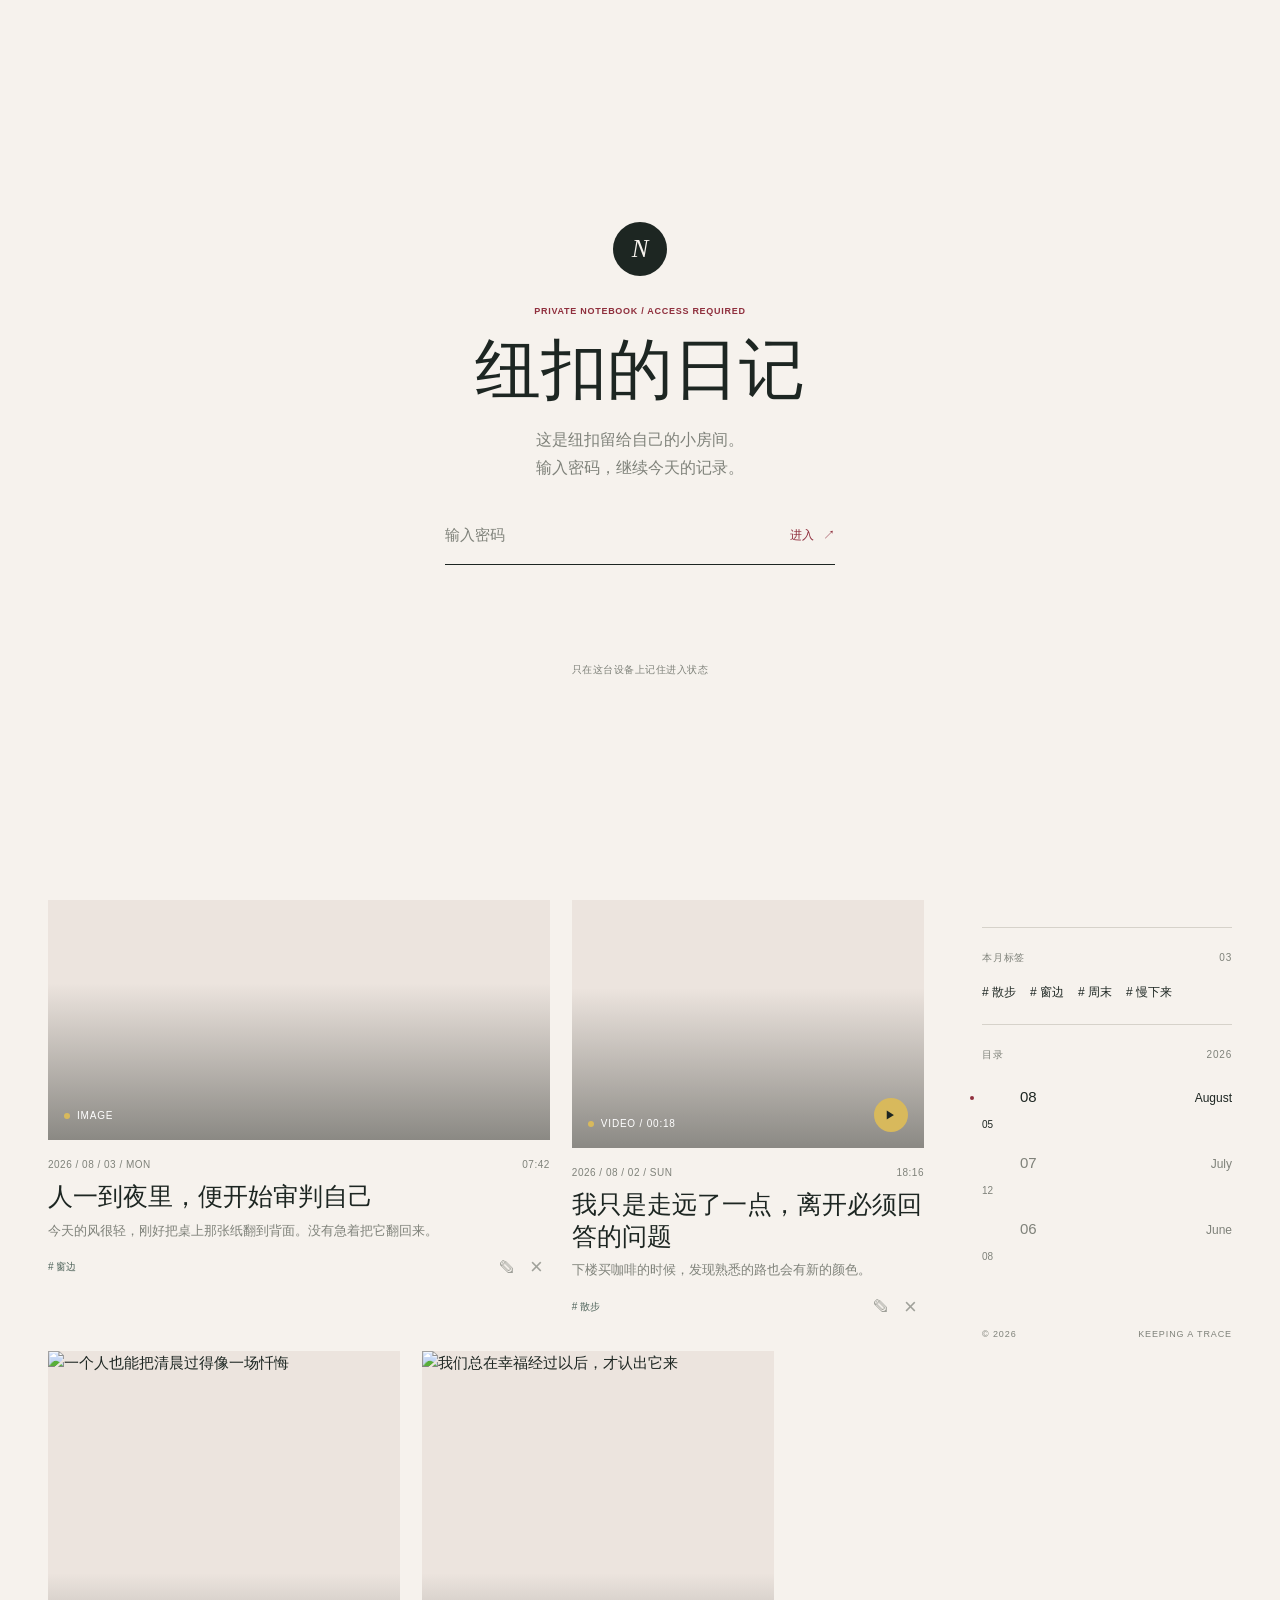
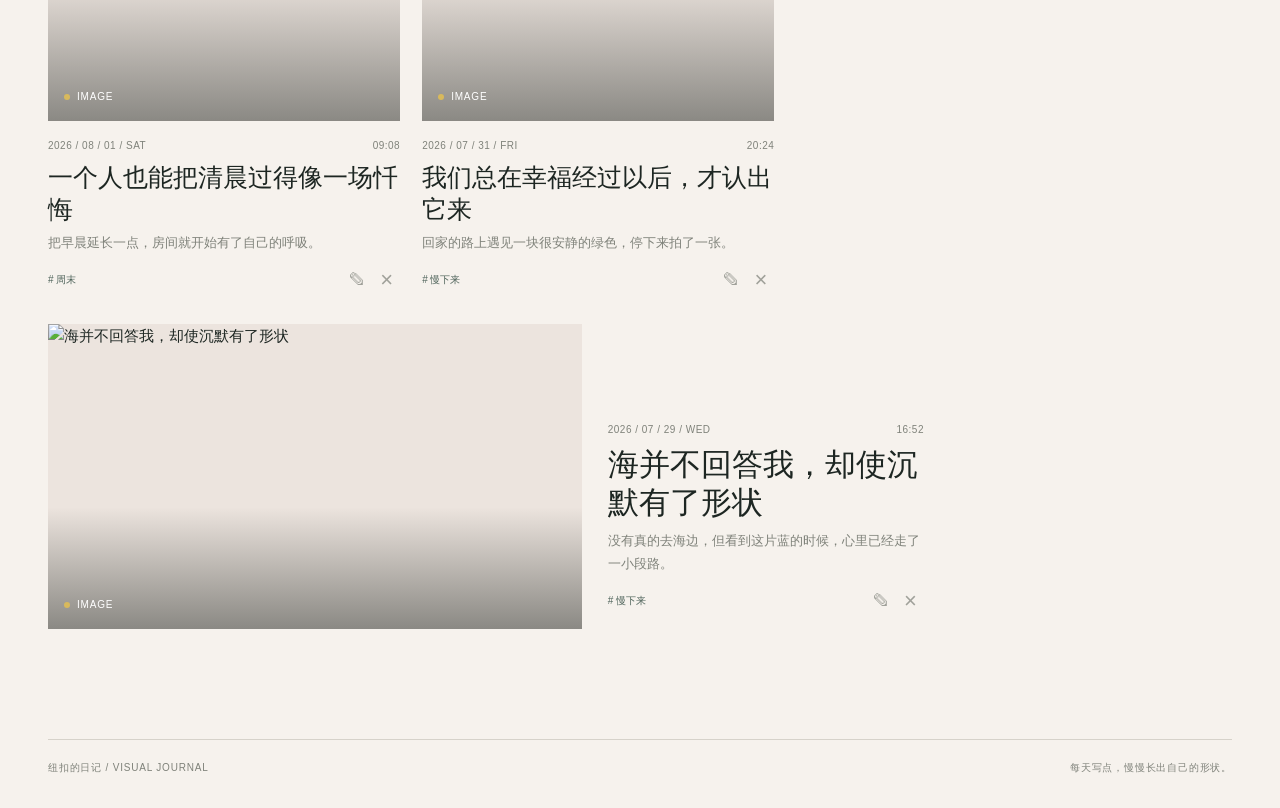
==== index.html @ c5f05e30 "Add files via upload" ====
<!doctype html>
<html lang="zh-CN">
  <head>
    <meta charset="UTF-8" />
    <meta name="viewport" content="width=device-width, initial-scale=1.0" />
    <meta name="theme-color" content="#f4f1eb" />
    <title>纽扣的日记 · Private Journal</title>
    <link rel="stylesheet" href="styles.css" />
  </head>
  <body>
    <div class="password-gate" id="passwordGate">
      <div class="gate-inner">
        <div class="gate-brand" aria-hidden="true">N</div>
        <p class="eyebrow">PRIVATE NOTEBOOK / ACCESS REQUIRED</p>
        <h1>纽扣的日记</h1>
        <p class="gate-copy">这是纽扣留给自己的小房间。<br />输入密码，继续今天的记录。</p>
        <form class="password-form" id="passwordForm">
          <label class="password-field">
            <span class="sr-only">日记密码</span>
            <input id="passwordInput" type="password" placeholder="输入密码" autocomplete="current-password" required />
            <button type="submit" aria-label="进入日记">进入 <span aria-hidden="true">↗</span></button>
          </label>
          <p class="password-message" id="passwordMessage" role="alert"></p>
        </form>
        <p class="gate-footer">只在这台设备上记住进入状态</p>
      </div>
    </div>
    <header class="site-header">
      <a class="brand" href="#top" aria-label="回到首页">
        <span class="brand-mark">M</span>
        <span class="brand-copy">
          <strong>纽扣的日记</strong>
          <small>VISUAL JOURNAL / 01</small>
        </span>
      </a>
      <nav class="site-nav" aria-label="主导航">
        <a class="active" href="#entries">日志</a>
        <a href="#about">关于</a>
      </nav>
      <button class="header-compose" id="composeButton" type="button">
        <span>写一页</span>
        <span class="plus-icon" aria-hidden="true">+</span>
      </button>
    </header>

    <main id="top">
      <section class="intro-section" aria-labelledby="introTitle">
        <div class="intro-copy">
          <p class="eyebrow">EVERY DAY, A LITTLE TRACE</p>
          <h1 id="introTitle">写下来痛苦就会过去</h1>
          <p class="intro-text">每天留下一个画面，一句话，或者一段不急着解释的声音。这里是我的日常日志。</p>
          <div class="intro-actions">
            <button class="button button-primary" id="introComposeButton" type="button">写下今天 <span aria-hidden="true">+</span></button>
            <a class="button button-text" href="#entries">翻看日志 <span aria-hidden="true">↓</span></a>
          </div>
        </div>
        <aside class="pulse-panel" aria-label="本月记录状态">
          <div class="pulse-header">
            <span>本月节奏</span>
            <strong id="streakValue">04</strong>
          </div>
          <div class="pulse-rule"></div>
          <div class="pulse-meta">
            <span>连续记录</span>
            <span>2026 / 08</span>
          </div>
          <div class="pulse-bars" aria-hidden="true">
            <i class="filled"></i><i class="filled"></i><i class="filled"></i><i class="filled"></i><i></i><i></i><i></i>
          </div>
          <p>不追求完整，只把今天留在今天。</p>
        </aside>
      </section>

      <section class="entries-section" id="entries" aria-labelledby="entriesTitle">
        <div class="section-heading">
          <div>
            <p class="eyebrow">THE LATEST NOTES</p>
            <h2 id="entriesTitle">最近的几天 <span id="entryCount">05</span></h2>
          </div>
          <div class="entry-tools">
            <div class="filter-group" role="group" aria-label="筛选日志类型">
              <button class="filter-button active" type="button" data-filter="all">全部</button>
              <button class="filter-button" type="button" data-filter="image">图片</button>
              <button class="filter-button" type="button" data-filter="video">视频</button>
            </div>
            <label class="search-box">
              <span aria-hidden="true">⌕</span>
              <input id="searchInput" type="search" placeholder="搜索日志" aria-label="搜索日志" />
            </label>
          </div>
        </div>

        <div class="entries-layout">
          <div class="journal-grid" id="journalGrid" aria-live="polite"></div>
          <aside class="journal-aside" id="about">
            <div class="aside-block about-block">
              <p class="eyebrow">A SMALL ARCHIVE</p>
              <h3>给自己留一份<br />不赶时间的档案。</h3>
              <p>照片会替你记住光线，文字会替你留住当时的心情。日子不必被总结，能够被看见就很好。</p>
            </div>
            <div class="aside-block">
              <div class="aside-label"><span>本月标签</span><span>03</span></div>
              <div class="tag-list">
                <button type="button" data-tag="散步"># 散步</button>
                <button type="button" data-tag="窗边"># 窗边</button>
                <button type="button" data-tag="周末"># 周末</button>
                <button type="button" data-tag="慢下来"># 慢下来</button>
              </div>
            </div>
            <div class="aside-block month-block">
              <div class="aside-label"><span>目录</span><span>2026</span></div>
              <div class="month-list">
                <button class="current" type="button">08 <span>August</span><b>05</b></button>
                <button type="button">07 <span>July</span><b>12</b></button>
                <button type="button">06 <span>June</span><b>08</b></button>
              </div>
            </div>
            <div class="aside-footer">
              <span>© 2026</span>
              <span>KEEPING A TRACE</span>
            </div>
          </aside>
        </div>
      </section>
    </main>

    <footer class="site-footer">
      <span>纽扣的日记 / VISUAL JOURNAL</span>
      <span>每天写点，慢慢长出自己的形状。</span>
    </footer>

    <div class="modal-backdrop" id="composeModal" hidden>
      <section class="compose-modal" role="dialog" aria-modal="true" aria-labelledby="composeTitle">
        <button class="close-button" id="closeCompose" type="button" aria-label="关闭">×</button>
        <p class="eyebrow">NEW ENTRY</p>
          <h2 id="composeTitle">写下今天</h2>
        <form id="composeForm">
          <div class="form-row">
            <label>
              <span>日期</span>
              <input id="entryDate" name="date" type="date" required />
            </label>
            <label>
              <span>标签</span>
              <input id="entryTag" name="tag" type="text" placeholder="例如：散步" maxlength="18" />
            </label>
          </div>
          <label>
            <span>页面语句</span>
            <input id="entryTitle" name="title" type="text" placeholder="写下这一页想留下的句子" maxlength="42" required />
          </label>
          <label>
            <span>今天发生了什么</span>
            <textarea id="entryNote" name="note" rows="5" placeholder="写下一点当时的光线、声音，或者心情。" maxlength="300" required></textarea>
          </label>
          <label class="file-drop" for="entryMedia">
            <span class="file-drop-icon" aria-hidden="true">↗</span>
            <span><strong>添加图片或视频</strong><small id="fileName">支持本地文件，单个不超过 8 MB</small></span>
            <input id="entryMedia" name="media" type="file" accept="image/*,video/*" />
          </label>
          <div class="form-actions">
            <button class="button button-text" id="cancelCompose" type="button">先不写了</button>
            <button class="button button-primary" type="submit"><span id="composeSubmitText">保存这一页</span> <span aria-hidden="true">↗</span></button>
          </div>
          <p class="form-message" id="formMessage" role="status"></p>
        </form>
      </section>
    </div>

    <div class="lightbox-backdrop" id="lightbox" hidden>
      <section class="lightbox" role="dialog" aria-modal="true" aria-labelledby="lightboxTitle">
        <button class="close-button lightbox-close" id="closeLightbox" type="button" aria-label="关闭">×</button>
        <div class="lightbox-media" id="lightboxMedia"></div>
        <div class="lightbox-copy">
          <p class="eyebrow" id="lightboxDate"></p>
          <h2 id="lightboxTitle"></h2>
          <p id="lightboxNote"></p>
        </div>
      </section>
    </div>

    <div class="toast" id="toast" role="status"></div>
    <script src="app.js"></script>
  </body>
</html>
---- styles.css ----
:root {
  --paper: #f6f2ed;
  --paper-deep: #ece4de;
  --ink: #1d2622;
  --muted: #7f827a;
  --line: #d6d2ca;
  --coral: #8f2f3d;
  --teal: #4d6259;
  --yellow: #d8b95c;
  --white: #fffdf8;
  --shadow: 0 20px 45px rgba(42, 44, 38, 0.1);
}

* { box-sizing: border-box; }

html { scroll-behavior: smooth; }

body {
  margin: 0;
  color: var(--ink);
  background: var(--paper);
  font-family: "Avenir Next", "PingFang SC", "Microsoft YaHei", sans-serif;
  font-size: 15px;
  line-height: 1.6;
}

body.modal-open { overflow: hidden; }
body.is-locked { overflow: hidden; }

.password-gate {
  position: fixed;
  inset: 0;
  z-index: 50;
  display: grid;
  place-items: center;
  padding: 28px;
  color: var(--ink);
  background: var(--paper);
  opacity: 1;
  transition: opacity .25s ease, visibility .25s ease;
}
.password-gate[hidden] { display: grid; visibility: hidden; }
.password-gate.is-hidden { opacity: 0; pointer-events: none; visibility: hidden; }
.gate-inner { width: min(390px, 100%); text-align: center; }
.gate-brand {
  display: grid;
  place-items: center;
  width: 54px;
  height: 54px;
  margin: 0 auto 28px;
  color: var(--paper);
  background: var(--ink);
  border-radius: 50%;
  font-family: Georgia, serif;
  font-size: 25px;
  font-style: italic;
}
.gate-inner .eyebrow { margin-bottom: 16px; font-size: 9px; }
.gate-inner h1 { margin: 0 0 19px; font-size: clamp(43px, 8vw, 66px); line-height: 1.1; }
.gate-copy { margin: 0 auto 31px; color: var(--muted); font-family: Georgia, "Songti SC", serif; font-size: 16px; line-height: 1.8; }
.password-form { display: grid; gap: 10px; }
.password-field { display: grid; grid-template-columns: 1fr auto; gap: 14px; align-items: center; padding: 0 0 8px; border-bottom: 1px solid var(--ink); }
.password-field input { min-width: 0; padding: 9px 0; color: var(--ink); background: transparent; border: 0; outline: 0; font-size: 15px; text-align: left; }
.password-field input::placeholder { color: var(--muted); }
.password-field button { display: inline-flex; align-items: center; gap: 9px; padding: 9px 0; color: var(--coral); background: transparent; border: 0; font-size: 12px; }
.password-field button:hover { color: var(--teal); }
.password-message { min-height: 20px; margin: 0; color: var(--coral); font-size: 11px; text-align: left; }
.gate-footer { margin: 67px 0 0; color: var(--muted); font-size: 10px; letter-spacing: .05em; }
.sr-only { position: absolute; width: 1px; height: 1px; overflow: hidden; clip: rect(0, 0, 0, 0); white-space: nowrap; }
.shake { animation: shake .32s ease; }

button, input, textarea { font: inherit; }
button, a { -webkit-tap-highlight-color: transparent; }
button { cursor: pointer; }
a { color: inherit; text-decoration: none; }

.site-header,
.site-footer,
main { width: min(1280px, calc(100% - 96px)); margin-inline: auto; }

.site-header {
  min-height: 92px;
  display: flex;
  align-items: center;
  justify-content: space-between;
  border-bottom: 1px solid var(--line);
}

.brand { display: inline-flex; align-items: center; gap: 12px; }
.brand-mark {
  display: grid;
  place-items: center;
  width: 32px;
  height: 32px;
  color: var(--paper);
  background: var(--ink);
  border-radius: 50%;
  font-family: Georgia, serif;
  font-size: 17px;
  font-style: italic;
}
.brand-copy { display: grid; gap: 0; line-height: 1.15; }
.brand-copy strong { font-family: Georgia, "Songti SC", serif; font-size: 17px; font-weight: 500; }
.brand-copy small, .eyebrow, .aside-label, .pulse-meta, .site-footer, .filter-button, .search-box input {
  letter-spacing: .08em;
  text-transform: uppercase;
  font-size: 10px;
}
.brand-copy small { color: var(--muted); font-size: 8px; letter-spacing: .12em; }

.site-nav { display: flex; gap: 36px; margin-left: 90px; }
.site-nav a { position: relative; color: var(--muted); font-size: 13px; }
.site-nav a.active, .site-nav a:hover { color: var(--ink); }
.site-nav a.active::after { content: ""; position: absolute; left: 0; right: 0; bottom: -9px; height: 2px; background: var(--coral); }

.header-compose, .button { border: 0; transition: transform .2s ease, background-color .2s ease, color .2s ease; }
.header-compose { display: inline-flex; align-items: center; gap: 13px; padding: 10px 0 10px 16px; color: var(--ink); background: transparent; font-size: 13px; }
.header-compose:hover, .button:hover { transform: translateY(-2px); }
.plus-icon { display: grid; place-items: center; width: 27px; height: 27px; color: var(--paper); background: var(--coral); border-radius: 50%; font-size: 18px; line-height: 1; }

.intro-section { display: grid; grid-template-columns: minmax(0, 1fr) 280px; align-items: end; gap: 80px; min-height: 440px; padding: 88px 0 94px; border-bottom: 1px solid var(--line); }
.eyebrow { margin: 0 0 20px; color: var(--coral); font-weight: 700; }
h1, h2, h3, p { margin-top: 0; }
h1, h2, h3 { font-family: Georgia, "Songti SC", serif; font-weight: 400; letter-spacing: 0; }
h1 { max-width: 720px; margin-bottom: 22px; font-size: clamp(44px, 6vw, 82px); line-height: 1.08; }
.intro-text { max-width: 460px; margin-bottom: 36px; color: var(--muted); font-size: 16px; line-height: 1.9; }
.intro-actions { display: flex; align-items: center; gap: 25px; }
.button { display: inline-flex; align-items: center; justify-content: center; gap: 15px; min-height: 44px; padding: 0 19px; border-radius: 2px; font-size: 12px; }
.button-primary { color: var(--paper); background: var(--ink); }
.button-primary:hover { background: var(--teal); }
.button-text { padding-inline: 0; color: var(--muted); background: transparent; }
.button-text:hover { color: var(--ink); }

.pulse-panel { padding: 20px 0 0; border-top: 2px solid var(--ink); }
.pulse-header, .pulse-meta, .aside-label { display: flex; align-items: center; justify-content: space-between; }
.pulse-header { margin-bottom: 13px; font-size: 13px; }
.pulse-header strong { color: var(--coral); font-family: Georgia, serif; font-size: 34px; font-weight: 400; line-height: 1; }
.pulse-rule { height: 1px; background: var(--line); }
.pulse-meta { padding: 12px 0 16px; color: var(--muted); }
.pulse-bars { display: grid; grid-template-columns: repeat(7, 1fr); gap: 5px; margin-bottom: 21px; }
.pulse-bars i { display: block; height: 28px; background: var(--paper-deep); }
.pulse-bars i.filled { background: var(--yellow); }
.pulse-panel p { max-width: 180px; margin: 0; color: var(--muted); font-family: Georgia, "Songti SC", serif; font-size: 15px; line-height: 1.55; }

.entries-section { padding: 84px 0 110px; }
.section-heading { display: flex; align-items: end; justify-content: space-between; gap: 24px; margin-bottom: 35px; }
.section-heading .eyebrow { margin-bottom: 11px; }
.section-heading h2 { margin-bottom: 0; font-size: 38px; line-height: 1.2; }
.section-heading h2 span { color: var(--coral); font-family: "Avenir Next", sans-serif; font-size: 11px; vertical-align: top; }
.entry-tools { display: flex; align-items: center; gap: 23px; }
.filter-group { display: flex; gap: 17px; }
.filter-button { padding: 5px 0; color: var(--muted); background: transparent; border: 0; }
.filter-button.active { color: var(--ink); border-bottom: 2px solid var(--coral); }
.search-box { display: flex; align-items: center; gap: 8px; min-width: 135px; padding: 5px 0; border-bottom: 1px solid var(--line); }
.search-box span { color: var(--coral); font-size: 20px; line-height: .7; transform: rotate(-20deg); }
.search-box input { width: 100%; padding: 0; border: 0; outline: 0; color: var(--ink); background: transparent; text-transform: none; letter-spacing: 0; font-size: 12px; }
.search-box input::placeholder { color: var(--muted); }

.entries-layout { display: grid; grid-template-columns: minmax(0, 1fr) 250px; gap: 58px; align-items: start; }
.journal-grid { display: grid; grid-template-columns: repeat(12, minmax(0, 1fr)); gap: 22px; min-width: 0; }
.journal-card { grid-column: span 6; min-width: 0; animation: reveal .5s ease both; }
.journal-card.card-featured { grid-column: span 7; }
.journal-card.card-note { grid-column: span 5; }
.journal-card.card-wide { grid-column: span 12; display: grid; grid-template-columns: 1.35fr .8fr; gap: 26px; align-items: end; }
.journal-card.card-tall { grid-column: span 5; }
.card-visual { position: relative; display: block; width: 100%; padding: 0; overflow: hidden; border: 0; background: var(--paper-deep); text-align: left; }
.card-featured .card-visual { aspect-ratio: 1.28; }
.card-note .card-visual { aspect-ratio: .88; }
.card-wide .card-visual { aspect-ratio: 1.75; }
.card-tall .card-visual { aspect-ratio: .95; }
.card-visual img { display: block; width: 100%; height: 100%; object-fit: cover; transition: transform .7s cubic-bezier(.2,.8,.2,1), filter .4s ease; }
.card-visual:hover img { transform: scale(1.04); filter: saturate(1.08); }
.card-visual:focus-visible { outline: 2px solid var(--coral); outline-offset: 4px; }
.card-shade { position: absolute; inset: 0; display: flex; align-items: flex-end; justify-content: space-between; padding: 16px; background: linear-gradient(180deg, transparent 60%, rgba(20, 26, 22, .45)); color: white; }
.media-badge { display: inline-flex; gap: 7px; align-items: center; font-size: 10px; letter-spacing: .08em; }
.media-badge::before { content: ""; display: inline-block; width: 6px; height: 6px; background: var(--yellow); border-radius: 50%; }
.play-mark { display: grid; place-items: center; width: 34px; height: 34px; color: var(--ink); background: var(--yellow); border-radius: 50%; font-size: 11px; }
.card-info { padding: 17px 0 7px; }
.card-meta { display: flex; justify-content: space-between; gap: 12px; margin-bottom: 8px; color: var(--muted); font-size: 10px; letter-spacing: .05em; }
.card-info h3 { margin-bottom: 7px; font-size: 25px; line-height: 1.25; }
.card-info p { max-width: 450px; margin-bottom: 10px; color: var(--muted); font-size: 13px; line-height: 1.75; }
.card-tag { color: var(--teal); font-size: 10px; }
.card-footer { display: flex; align-items: center; justify-content: space-between; gap: 14px; min-height: 30px; }
.card-actions { display: inline-flex; align-items: center; gap: 2px; opacity: .72; }
.icon-button { display: grid; place-items: center; width: 27px; height: 27px; padding: 0; color: var(--muted); background: transparent; border: 1px solid transparent; font-size: 17px; line-height: 1; }
.icon-button:hover, .icon-button:focus-visible { color: var(--coral); border-color: var(--line); outline: 0; }
.delete-button { font-size: 22px; font-weight: 300; }
.card-wide .card-info { padding-bottom: 13px; }
.card-wide .card-info h3 { font-size: 31px; }
.text-only-visual { display: grid; place-items: center; aspect-ratio: 1.28; padding: 28px; background: var(--yellow); }
.text-only-visual p { max-width: 230px; margin: 0; color: var(--ink); font-family: Georgia, "Songti SC", serif; font-size: 28px; line-height: 1.35; }

.journal-aside { position: sticky; top: 30px; padding-top: 3px; }
.aside-block { padding: 22px 0; border-top: 1px solid var(--line); }
.about-block { padding-top: 0; border-top: 0; }
.aside-block .eyebrow { margin-bottom: 13px; font-size: 9px; }
.aside-block h3 { margin-bottom: 15px; font-size: 25px; line-height: 1.32; }
.aside-block p { margin-bottom: 0; color: var(--muted); font-size: 12px; line-height: 1.8; }
.aside-label { margin-bottom: 17px; color: var(--muted); }
.tag-list { display: flex; flex-wrap: wrap; gap: 8px 14px; }
.tag-list button { padding: 0; color: var(--ink); background: transparent; border: 0; font-size: 12px; }
.tag-list button:hover { color: var(--coral); }
.month-list { display: grid; gap: 8px; }
.month-list button { display: grid; grid-template-columns: 30px 1fr auto; align-items: baseline; gap: 8px; padding: 5px 0; color: var(--muted); background: transparent; border: 0; text-align: left; }
.month-list button.current { color: var(--ink); }
.month-list button.current::before { content: ""; width: 4px; height: 4px; background: var(--coral); border-radius: 50%; transform: translate(-12px, -2px); }
.month-list button:not(.current)::before { content: ""; width: 4px; height: 4px; }
.month-list span { font-size: 12px; }
.month-list b { font-weight: 400; font-size: 10px; }
.aside-footer { display: flex; justify-content: space-between; padding-top: 35px; color: var(--muted); font-size: 9px; letter-spacing: .1em; }

.site-footer { display: flex; justify-content: space-between; gap: 20px; padding: 20px 0 32px; border-top: 1px solid var(--line); color: var(--muted); }

.modal-backdrop, .lightbox-backdrop { position: fixed; inset: 0; z-index: 10; display: grid; place-items: center; padding: 24px; background: rgba(29, 38, 34, .58); }
.modal-backdrop[hidden], .lightbox-backdrop[hidden] { display: none; }
.compose-modal { position: relative; width: min(540px, 100%); max-height: calc(100vh - 48px); overflow: auto; padding: 38px 42px 30px; background: var(--white); box-shadow: var(--shadow); }
.compose-modal h2 { margin-bottom: 25px; font-size: 42px; line-height: 1.1; }
.close-button { position: absolute; top: 15px; right: 18px; width: 30px; height: 30px; padding: 0; color: var(--muted); background: transparent; border: 0; font-size: 25px; line-height: 1; }
.close-button:hover { color: var(--coral); }
form { display: grid; gap: 18px; }
.form-row { display: grid; grid-template-columns: 1fr 1fr; gap: 16px; }
label { display: grid; gap: 8px; color: var(--muted); font-size: 11px; }
label input, label textarea { width: 100%; padding: 9px 0; color: var(--ink); background: transparent; border: 0; border-bottom: 1px solid var(--line); outline: 0; resize: vertical; font-size: 14px; }
label input:focus, label textarea:focus { border-color: var(--coral); }
.file-drop { display: flex; grid-template-columns: none; align-items: center; gap: 12px; min-height: 66px; padding: 13px 14px; border: 1px dashed var(--line); cursor: pointer; }
.file-drop:hover { border-color: var(--coral); }
.file-drop-icon { display: grid; place-items: center; width: 31px; height: 31px; color: var(--paper); background: var(--teal); border-radius: 50%; font-size: 17px; }
.file-drop strong, .file-drop small { display: block; }
.file-drop strong { color: var(--ink); font-size: 12px; font-weight: 500; }
.file-drop small { margin-top: 3px; color: var(--muted); font-size: 10px; }
.file-drop input { display: none; }
.form-actions { display: flex; justify-content: flex-end; align-items: center; gap: 22px; padding-top: 5px; }
.form-message { min-height: 18px; margin: 0; color: var(--coral); font-size: 11px; }

.lightbox { position: relative; display: grid; grid-template-columns: minmax(0, 1.35fr) 280px; width: min(1040px, 100%); max-height: calc(100vh - 48px); overflow: hidden; background: var(--paper); box-shadow: var(--shadow); }
.lightbox-media { min-height: 520px; background: #d9d6ce; }
.lightbox-media img, .lightbox-media video { display: block; width: 100%; height: 100%; max-height: 75vh; object-fit: contain; background: #d9d6ce; }
.lightbox-copy { align-self: end; padding: 42px 35px 39px; }
.lightbox-copy .eyebrow { margin-bottom: 13px; }
.lightbox-copy h2 { margin-bottom: 15px; font-size: 35px; line-height: 1.2; }
.lightbox-copy p:last-child { margin: 0; color: var(--muted); font-size: 13px; line-height: 1.8; }
.lightbox-close { z-index: 2; top: 10px; right: 10px; color: var(--paper); mix-blend-mode: difference; }
.toast { position: fixed; left: 50%; bottom: 28px; z-index: 20; padding: 10px 16px; color: var(--paper); background: var(--ink); opacity: 0; pointer-events: none; transform: translate(-50%, 12px); transition: opacity .25s ease, transform .25s ease; font-size: 12px; }
.toast.show { opacity: 1; transform: translate(-50%, 0); }
.empty-state { grid-column: 1 / -1; padding: 70px 0; color: var(--muted); text-align: center; }

@keyframes reveal { from { opacity: 0; transform: translateY(12px); } to { opacity: 1; transform: translateY(0); } }
@keyframes shake { 0%, 100% { transform: translateX(0); } 25% { transform: translateX(-7px); } 75% { transform: translateX(7px); } }

@media (max-width: 980px) {
  .site-header, .site-footer, main { width: min(100% - 48px, 760px); }
  .intro-section { grid-template-columns: 1fr; gap: 44px; min-height: auto; padding-block: 70px; }
  .pulse-panel { width: min(100%, 360px); }
  .entries-layout { grid-template-columns: 1fr; gap: 58px; }
  .journal-aside { position: static; display: grid; grid-template-columns: 1fr 1fr; column-gap: 35px; }
  .about-block { grid-column: 1 / -1; }
  .aside-footer { grid-column: 1 / -1; }
}

@media (max-width: 640px) {
  .site-header, .site-footer, main { width: calc(100% - 36px); }
  .site-header { min-height: 72px; }
  .site-nav { display: none; }
  .header-compose { padding-left: 0; }
  .header-compose span:first-child { display: none; }
  .intro-section { padding: 62px 0 70px; }
  h1 { font-size: 46px; }
  .intro-text { font-size: 14px; }
  .section-heading { display: block; }
  .section-heading h2 { font-size: 34px; }
  .entry-tools { justify-content: space-between; gap: 12px; margin-top: 25px; }
  .filter-group { gap: 13px; }
  .search-box { min-width: 112px; }
  .journal-grid { display: block; }
  .journal-card { margin-bottom: 34px; }
  .journal-card.card-wide { display: block; }
  .journal-card.card-wide .card-info { padding-top: 17px; }
  .card-actions { opacity: 1; }
  .journal-aside { display: block; }
  .aside-block { margin-top: 24px; }
  .about-block { margin-top: 0; }
  .site-footer { display: block; line-height: 2; }
  .site-footer span { display: block; }
  .compose-modal { padding: 34px 23px 24px; }
  .form-row { grid-template-columns: 1fr; gap: 18px; }
  .form-actions { justify-content: space-between; }
  .lightbox { display: block; max-height: calc(100vh - 28px); overflow: auto; }
  .lightbox-media { min-height: 280px; }
  .lightbox-media img, .lightbox-media video { max-height: 55vh; }
  .lightbox-copy { padding: 25px 23px 30px; }
  .lightbox-copy h2 { font-size: 30px; }
}
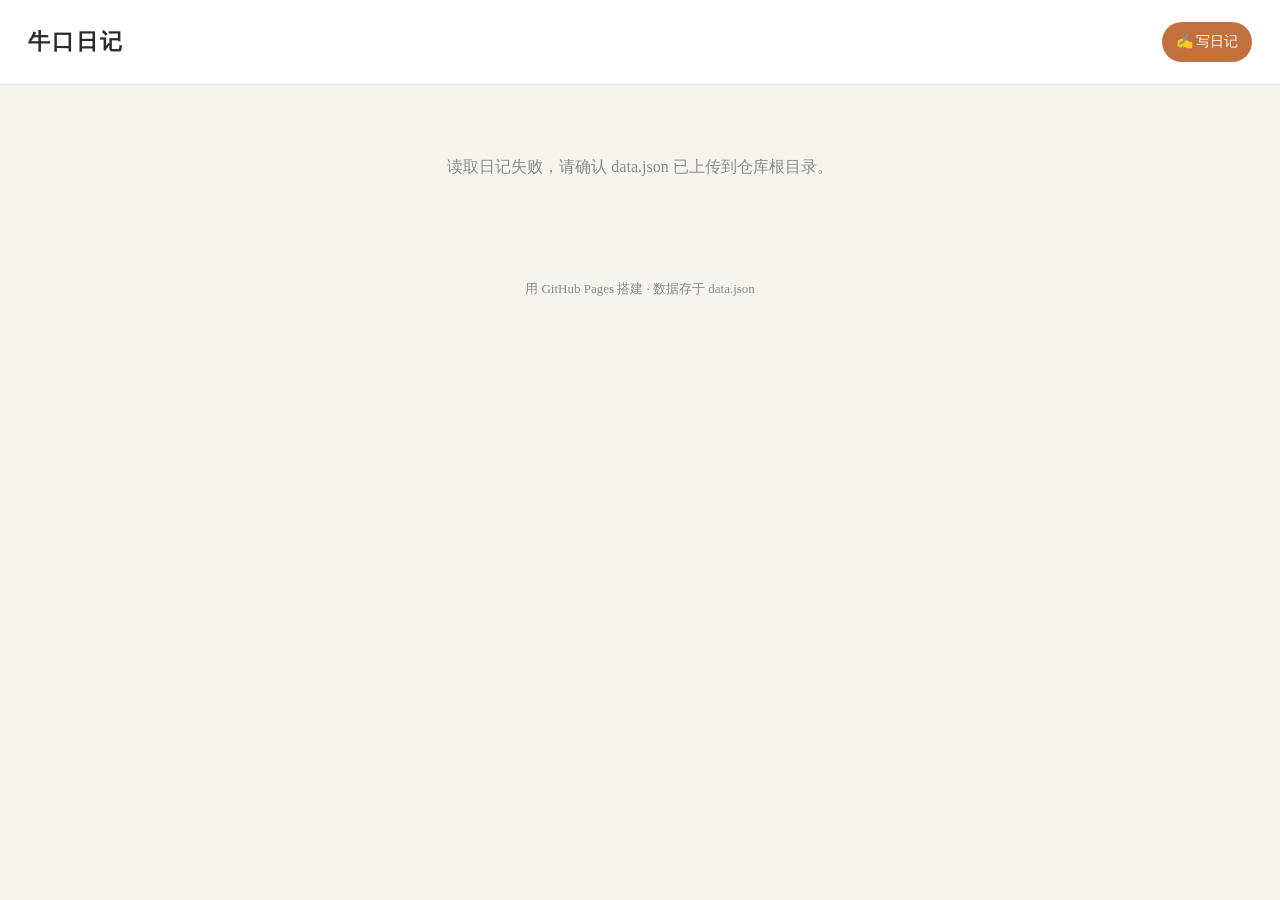
==== commit 768d1f4d: "Add files via upload" ====
--- a/index.html
+++ b/index.html
@@ -1,185 +1,18 @@
-<!doctype html>
+<!DOCTYPE html>
 <html lang="zh-CN">
-  <head>
-    <meta charset="UTF-8" />
-    <meta name="viewport" content="width=device-width, initial-scale=1.0" />
-    <meta name="theme-color" content="#f4f1eb" />
-    <title>纽扣的日记 · Private Journal</title>
-    <link rel="stylesheet" href="styles.css" />
-  </head>
-  <body>
-    <div class="password-gate" id="passwordGate">
-      <div class="gate-inner">
-        <div class="gate-brand" aria-hidden="true">N</div>
-        <p class="eyebrow">PRIVATE NOTEBOOK / ACCESS REQUIRED</p>
-        <h1>纽扣的日记</h1>
-        <p class="gate-copy">这是纽扣留给自己的小房间。<br />输入密码，继续今天的记录。</p>
-        <form class="password-form" id="passwordForm">
-          <label class="password-field">
-            <span class="sr-only">日记密码</span>
-            <input id="passwordInput" type="password" placeholder="输入密码" autocomplete="current-password" required />
-            <button type="submit" aria-label="进入日记">进入 <span aria-hidden="true">↗</span></button>
-          </label>
-          <p class="password-message" id="passwordMessage" role="alert"></p>
-        </form>
-        <p class="gate-footer">只在这台设备上记住进入状态</p>
-      </div>
-    </div>
-    <header class="site-header">
-      <a class="brand" href="#top" aria-label="回到首页">
-        <span class="brand-mark">M</span>
-        <span class="brand-copy">
-          <strong>纽扣的日记</strong>
-          <small>VISUAL JOURNAL / 01</small>
-        </span>
-      </a>
-      <nav class="site-nav" aria-label="主导航">
-        <a class="active" href="#entries">日志</a>
-        <a href="#about">关于</a>
-      </nav>
-      <button class="header-compose" id="composeButton" type="button">
-        <span>写一页</span>
-        <span class="plus-icon" aria-hidden="true">+</span>
-      </button>
-    </header>
-
-    <main id="top">
-      <section class="intro-section" aria-labelledby="introTitle">
-        <div class="intro-copy">
-          <p class="eyebrow">EVERY DAY, A LITTLE TRACE</p>
-          <h1 id="introTitle">写下来痛苦就会过去</h1>
-          <p class="intro-text">每天留下一个画面，一句话，或者一段不急着解释的声音。这里是我的日常日志。</p>
-          <div class="intro-actions">
-            <button class="button button-primary" id="introComposeButton" type="button">写下今天 <span aria-hidden="true">+</span></button>
-            <a class="button button-text" href="#entries">翻看日志 <span aria-hidden="true">↓</span></a>
-          </div>
-        </div>
-        <aside class="pulse-panel" aria-label="本月记录状态">
-          <div class="pulse-header">
-            <span>本月节奏</span>
-            <strong id="streakValue">04</strong>
-          </div>
-          <div class="pulse-rule"></div>
-          <div class="pulse-meta">
-            <span>连续记录</span>
-            <span>2026 / 08</span>
-          </div>
-          <div class="pulse-bars" aria-hidden="true">
-            <i class="filled"></i><i class="filled"></i><i class="filled"></i><i class="filled"></i><i></i><i></i><i></i>
-          </div>
-          <p>不追求完整，只把今天留在今天。</p>
-        </aside>
-      </section>
-
-      <section class="entries-section" id="entries" aria-labelledby="entriesTitle">
-        <div class="section-heading">
-          <div>
-            <p class="eyebrow">THE LATEST NOTES</p>
-            <h2 id="entriesTitle">最近的几天 <span id="entryCount">05</span></h2>
-          </div>
-          <div class="entry-tools">
-            <div class="filter-group" role="group" aria-label="筛选日志类型">
-              <button class="filter-button active" type="button" data-filter="all">全部</button>
-              <button class="filter-button" type="button" data-filter="image">图片</button>
-              <button class="filter-button" type="button" data-filter="video">视频</button>
-            </div>
-            <label class="search-box">
-              <span aria-hidden="true">⌕</span>
-              <input id="searchInput" type="search" placeholder="搜索日志" aria-label="搜索日志" />
-            </label>
-          </div>
-        </div>
-
-        <div class="entries-layout">
-          <div class="journal-grid" id="journalGrid" aria-live="polite"></div>
-          <aside class="journal-aside" id="about">
-            <div class="aside-block about-block">
-              <p class="eyebrow">A SMALL ARCHIVE</p>
-              <h3>给自己留一份<br />不赶时间的档案。</h3>
-              <p>照片会替你记住光线，文字会替你留住当时的心情。日子不必被总结，能够被看见就很好。</p>
-            </div>
-            <div class="aside-block">
-              <div class="aside-label"><span>本月标签</span><span>03</span></div>
-              <div class="tag-list">
-                <button type="button" data-tag="散步"># 散步</button>
-                <button type="button" data-tag="窗边"># 窗边</button>
-                <button type="button" data-tag="周末"># 周末</button>
-                <button type="button" data-tag="慢下来"># 慢下来</button>
-              </div>
-            </div>
-            <div class="aside-block month-block">
-              <div class="aside-label"><span>目录</span><span>2026</span></div>
-              <div class="month-list">
-                <button class="current" type="button">08 <span>August</span><b>05</b></button>
-                <button type="button">07 <span>July</span><b>12</b></button>
-                <button type="button">06 <span>June</span><b>08</b></button>
-              </div>
-            </div>
-            <div class="aside-footer">
-              <span>© 2026</span>
-              <span>KEEPING A TRACE</span>
-            </div>
-          </aside>
-        </div>
-      </section>
-    </main>
-
-    <footer class="site-footer">
-      <span>纽扣的日记 / VISUAL JOURNAL</span>
-      <span>每天写点，慢慢长出自己的形状。</span>
-    </footer>
-
-    <div class="modal-backdrop" id="composeModal" hidden>
-      <section class="compose-modal" role="dialog" aria-modal="true" aria-labelledby="composeTitle">
-        <button class="close-button" id="closeCompose" type="button" aria-label="关闭">×</button>
-        <p class="eyebrow">NEW ENTRY</p>
-          <h2 id="composeTitle">写下今天</h2>
-        <form id="composeForm">
-          <div class="form-row">
-            <label>
-              <span>日期</span>
-              <input id="entryDate" name="date" type="date" required />
-            </label>
-            <label>
-              <span>标签</span>
-              <input id="entryTag" name="tag" type="text" placeholder="例如：散步" maxlength="18" />
-            </label>
-          </div>
-          <label>
-            <span>页面语句</span>
-            <input id="entryTitle" name="title" type="text" placeholder="写下这一页想留下的句子" maxlength="42" required />
-          </label>
-          <label>
-            <span>今天发生了什么</span>
-            <textarea id="entryNote" name="note" rows="5" placeholder="写下一点当时的光线、声音，或者心情。" maxlength="300" required></textarea>
-          </label>
-          <label class="file-drop" for="entryMedia">
-            <span class="file-drop-icon" aria-hidden="true">↗</span>
-            <span><strong>添加图片或视频</strong><small id="fileName">支持本地文件，单个不超过 8 MB</small></span>
-            <input id="entryMedia" name="media" type="file" accept="image/*,video/*" />
-          </label>
-          <div class="form-actions">
-            <button class="button button-text" id="cancelCompose" type="button">先不写了</button>
-            <button class="button button-primary" type="submit"><span id="composeSubmitText">保存这一页</span> <span aria-hidden="true">↗</span></button>
-          </div>
-          <p class="form-message" id="formMessage" role="status"></p>
-        </form>
-      </section>
-    </div>
-
-    <div class="lightbox-backdrop" id="lightbox" hidden>
-      <section class="lightbox" role="dialog" aria-modal="true" aria-labelledby="lightboxTitle">
-        <button class="close-button lightbox-close" id="closeLightbox" type="button" aria-label="关闭">×</button>
-        <div class="lightbox-media" id="lightboxMedia"></div>
-        <div class="lightbox-copy">
-          <p class="eyebrow" id="lightboxDate"></p>
-          <h2 id="lightboxTitle"></h2>
-          <p id="lightboxNote"></p>
-        </div>
-      </section>
-    </div>
-
-    <div class="toast" id="toast" role="status"></div>
-    <script src="app.js"></script>
-  </body>
+<head>
+<meta charset="UTF-8">
+<meta name="viewport" content="width=device-width, initial-scale=1.0">
+<title>牛口日记</title>
+<link rel="stylesheet" href="styles.css">
+</head>
+<body>
+<header>
+  <h1>牛口日记</h1>
+  <a class="write-link" href="write.html">✍️ 写日记</a>
+</header>
+<main id="entries"></main>
+<footer>用 GitHub Pages 搭建 · 数据存于 data.json</footer>
+<script src="app.js"></script>
+</body>
 </html>
--- a/styles.css
+++ b/styles.css
@@ -1,292 +1,87 @@
 :root {
-  --paper: #f6f2ed;
-  --paper-deep: #ece4de;
-  --ink: #1d2622;
-  --muted: #7f827a;
-  --line: #d6d2ca;
-  --coral: #8f2f3d;
-  --teal: #4d6259;
-  --yellow: #d8b95c;
-  --white: #fffdf8;
-  --shadow: 0 20px 45px rgba(42, 44, 38, 0.1);
+  --bg: #f6f4ef;
+  --card: #ffffff;
+  --ink: #2b2b2b;
+  --muted: #8a8a8a;
+  --accent: #c2703d;
+  --line: #e6e2da;
 }
-
 * { box-sizing: border-box; }
-
-html { scroll-behavior: smooth; }
-
 body {
   margin: 0;
+  font-family: -apple-system, "PingFang SC", "Microsoft YaHei", serif;
+  background: var(--bg);
   color: var(--ink);
-  background: var(--paper);
-  font-family: "Avenir Next", "PingFang SC", "Microsoft YaHei", sans-serif;
-  font-size: 15px;
-  line-height: 1.6;
+  line-height: 1.7;
 }
-
-body.modal-open { overflow: hidden; }
-body.is-locked { overflow: hidden; }
-
-.password-gate {
-  position: fixed;
-  inset: 0;
-  z-index: 50;
-  display: grid;
-  place-items: center;
-  padding: 28px;
-  color: var(--ink);
-  background: var(--paper);
-  opacity: 1;
-  transition: opacity .25s ease, visibility .25s ease;
-}
-.password-gate[hidden] { display: grid; visibility: hidden; }
-.password-gate.is-hidden { opacity: 0; pointer-events: none; visibility: hidden; }
-.gate-inner { width: min(390px, 100%); text-align: center; }
-.gate-brand {
-  display: grid;
-  place-items: center;
-  width: 54px;
-  height: 54px;
-  margin: 0 auto 28px;
-  color: var(--paper);
-  background: var(--ink);
-  border-radius: 50%;
-  font-family: Georgia, serif;
-  font-size: 25px;
-  font-style: italic;
-}
-.gate-inner .eyebrow { margin-bottom: 16px; font-size: 9px; }
-.gate-inner h1 { margin: 0 0 19px; font-size: clamp(43px, 8vw, 66px); line-height: 1.1; }
-.gate-copy { margin: 0 auto 31px; color: var(--muted); font-family: Georgia, "Songti SC", serif; font-size: 16px; line-height: 1.8; }
-.password-form { display: grid; gap: 10px; }
-.password-field { display: grid; grid-template-columns: 1fr auto; gap: 14px; align-items: center; padding: 0 0 8px; border-bottom: 1px solid var(--ink); }
-.password-field input { min-width: 0; padding: 9px 0; color: var(--ink); background: transparent; border: 0; outline: 0; font-size: 15px; text-align: left; }
-.password-field input::placeholder { color: var(--muted); }
-.password-field button { display: inline-flex; align-items: center; gap: 9px; padding: 9px 0; color: var(--coral); background: transparent; border: 0; font-size: 12px; }
-.password-field button:hover { color: var(--teal); }
-.password-message { min-height: 20px; margin: 0; color: var(--coral); font-size: 11px; text-align: left; }
-.gate-footer { margin: 67px 0 0; color: var(--muted); font-size: 10px; letter-spacing: .05em; }
-.sr-only { position: absolute; width: 1px; height: 1px; overflow: hidden; clip: rect(0, 0, 0, 0); white-space: nowrap; }
-.shake { animation: shake .32s ease; }
-
-button, input, textarea { font: inherit; }
-button, a { -webkit-tap-highlight-color: transparent; }
-button { cursor: pointer; }
-a { color: inherit; text-decoration: none; }
-
-.site-header,
-.site-footer,
-main { width: min(1280px, calc(100% - 96px)); margin-inline: auto; }
-
-.site-header {
-  min-height: 92px;
+header {
   display: flex;
   align-items: center;
   justify-content: space-between;
+  padding: 22px 28px;
   border-bottom: 1px solid var(--line);
+  background: var(--card);
 }
+header h1 { margin: 0; font-size: 22px; letter-spacing: 2px; }
+.write-link {
+  text-decoration: none;
+  color: #fff;
+  background: var(--accent);
+  padding: 8px 14px;
+  border-radius: 20px;
+  font-size: 14px;
+}
+main {
+  max-width: 720px;
+  margin: 28px auto;
+  padding: 0 20px;
+}
+.entry {
+  background: var(--card);
+  border: 1px solid var(--line);
+  border-radius: 12px;
+  padding: 18px 20px;
+  margin-bottom: 18px;
+  box-shadow: 0 1px 3px rgba(0,0,0,.04);
+}
+.entry-meta { display: flex; gap: 12px; align-items: baseline; margin-bottom: 8px; }
+.entry-meta .date { color: var(--accent); font-weight: 600; font-size: 14px; }
+.entry-meta .title { font-size: 17px; font-weight: 600; }
+.entry-body { white-space: normal; color: #3a3a3a; }
+.empty { color: var(--muted); text-align: center; padding: 40px 0; }
+footer { text-align: center; color: var(--muted); font-size: 13px; padding: 30px 0; }
 
-.brand { display: inline-flex; align-items: center; gap: 12px; }
-.brand-mark {
-  display: grid;
-  place-items: center;
-  width: 32px;
-  height: 32px;
-  color: var(--paper);
-  background: var(--ink);
-  border-radius: 50%;
-  font-family: Georgia, serif;
-  font-size: 17px;
-  font-style: italic;
+/* 写日记页 */
+form { background: var(--card); border: 1px solid var(--line); border-radius: 12px; padding: 22px; }
+label { display: block; margin-bottom: 16px; font-size: 14px; color: #555; }
+input[type=text], input[type=date], textarea {
+  width: 100%;
+  margin-top: 6px;
+  padding: 10px 12px;
+  border: 1px solid var(--line);
+  border-radius: 8px;
+  font-size: 15px;
+  font-family: inherit;
 }
-.brand-copy { display: grid; gap: 0; line-height: 1.15; }
-.brand-copy strong { font-family: Georgia, "Songti SC", serif; font-size: 17px; font-weight: 500; }
-.brand-copy small, .eyebrow, .aside-label, .pulse-meta, .site-footer, .filter-button, .search-box input {
-  letter-spacing: .08em;
-  text-transform: uppercase;
-  font-size: 10px;
+textarea { resize: vertical; }
+button {
+  background: var(--accent);
+  color: #fff;
+  border: none;
+  padding: 11px 22px;
+  border-radius: 8px;
+  font-size: 15px;
+  cursor: pointer;
 }
-.brand-copy small { color: var(--muted); font-size: 8px; letter-spacing: .12em; }
-
-.site-nav { display: flex; gap: 36px; margin-left: 90px; }
-.site-nav a { position: relative; color: var(--muted); font-size: 13px; }
-.site-nav a.active, .site-nav a:hover { color: var(--ink); }
-.site-nav a.active::after { content: ""; position: absolute; left: 0; right: 0; bottom: -9px; height: 2px; background: var(--coral); }
-
-.header-compose, .button { border: 0; transition: transform .2s ease, background-color .2s ease, color .2s ease; }
-.header-compose { display: inline-flex; align-items: center; gap: 13px; padding: 10px 0 10px 16px; color: var(--ink); background: transparent; font-size: 13px; }
-.header-compose:hover, .button:hover { transform: translateY(-2px); }
-.plus-icon { display: grid; place-items: center; width: 27px; height: 27px; color: var(--paper); background: var(--coral); border-radius: 50%; font-size: 18px; line-height: 1; }
-
-.intro-section { display: grid; grid-template-columns: minmax(0, 1fr) 280px; align-items: end; gap: 80px; min-height: 440px; padding: 88px 0 94px; border-bottom: 1px solid var(--line); }
-.eyebrow { margin: 0 0 20px; color: var(--coral); font-weight: 700; }
-h1, h2, h3, p { margin-top: 0; }
-h1, h2, h3 { font-family: Georgia, "Songti SC", serif; font-weight: 400; letter-spacing: 0; }
-h1 { max-width: 720px; margin-bottom: 22px; font-size: clamp(44px, 6vw, 82px); line-height: 1.08; }
-.intro-text { max-width: 460px; margin-bottom: 36px; color: var(--muted); font-size: 16px; line-height: 1.9; }
-.intro-actions { display: flex; align-items: center; gap: 25px; }
-.button { display: inline-flex; align-items: center; justify-content: center; gap: 15px; min-height: 44px; padding: 0 19px; border-radius: 2px; font-size: 12px; }
-.button-primary { color: var(--paper); background: var(--ink); }
-.button-primary:hover { background: var(--teal); }
-.button-text { padding-inline: 0; color: var(--muted); background: transparent; }
-.button-text:hover { color: var(--ink); }
-
-.pulse-panel { padding: 20px 0 0; border-top: 2px solid var(--ink); }
-.pulse-header, .pulse-meta, .aside-label { display: flex; align-items: center; justify-content: space-between; }
-.pulse-header { margin-bottom: 13px; font-size: 13px; }
-.pulse-header strong { color: var(--coral); font-family: Georgia, serif; font-size: 34px; font-weight: 400; line-height: 1; }
-.pulse-rule { height: 1px; background: var(--line); }
-.pulse-meta { padding: 12px 0 16px; color: var(--muted); }
-.pulse-bars { display: grid; grid-template-columns: repeat(7, 1fr); gap: 5px; margin-bottom: 21px; }
-.pulse-bars i { display: block; height: 28px; background: var(--paper-deep); }
-.pulse-bars i.filled { background: var(--yellow); }
-.pulse-panel p { max-width: 180px; margin: 0; color: var(--muted); font-family: Georgia, "Songti SC", serif; font-size: 15px; line-height: 1.55; }
-
-.entries-section { padding: 84px 0 110px; }
-.section-heading { display: flex; align-items: end; justify-content: space-between; gap: 24px; margin-bottom: 35px; }
-.section-heading .eyebrow { margin-bottom: 11px; }
-.section-heading h2 { margin-bottom: 0; font-size: 38px; line-height: 1.2; }
-.section-heading h2 span { color: var(--coral); font-family: "Avenir Next", sans-serif; font-size: 11px; vertical-align: top; }
-.entry-tools { display: flex; align-items: center; gap: 23px; }
-.filter-group { display: flex; gap: 17px; }
-.filter-button { padding: 5px 0; color: var(--muted); background: transparent; border: 0; }
-.filter-button.active { color: var(--ink); border-bottom: 2px solid var(--coral); }
-.search-box { display: flex; align-items: center; gap: 8px; min-width: 135px; padding: 5px 0; border-bottom: 1px solid var(--line); }
-.search-box span { color: var(--coral); font-size: 20px; line-height: .7; transform: rotate(-20deg); }
-.search-box input { width: 100%; padding: 0; border: 0; outline: 0; color: var(--ink); background: transparent; text-transform: none; letter-spacing: 0; font-size: 12px; }
-.search-box input::placeholder { color: var(--muted); }
-
-.entries-layout { display: grid; grid-template-columns: minmax(0, 1fr) 250px; gap: 58px; align-items: start; }
-.journal-grid { display: grid; grid-template-columns: repeat(12, minmax(0, 1fr)); gap: 22px; min-width: 0; }
-.journal-card { grid-column: span 6; min-width: 0; animation: reveal .5s ease both; }
-.journal-card.card-featured { grid-column: span 7; }
-.journal-card.card-note { grid-column: span 5; }
-.journal-card.card-wide { grid-column: span 12; display: grid; grid-template-columns: 1.35fr .8fr; gap: 26px; align-items: end; }
-.journal-card.card-tall { grid-column: span 5; }
-.card-visual { position: relative; display: block; width: 100%; padding: 0; overflow: hidden; border: 0; background: var(--paper-deep); text-align: left; }
-.card-featured .card-visual { aspect-ratio: 1.28; }
-.card-note .card-visual { aspect-ratio: .88; }
-.card-wide .card-visual { aspect-ratio: 1.75; }
-.card-tall .card-visual { aspect-ratio: .95; }
-.card-visual img { display: block; width: 100%; height: 100%; object-fit: cover; transition: transform .7s cubic-bezier(.2,.8,.2,1), filter .4s ease; }
-.card-visual:hover img { transform: scale(1.04); filter: saturate(1.08); }
-.card-visual:focus-visible { outline: 2px solid var(--coral); outline-offset: 4px; }
-.card-shade { position: absolute; inset: 0; display: flex; align-items: flex-end; justify-content: space-between; padding: 16px; background: linear-gradient(180deg, transparent 60%, rgba(20, 26, 22, .45)); color: white; }
-.media-badge { display: inline-flex; gap: 7px; align-items: center; font-size: 10px; letter-spacing: .08em; }
-.media-badge::before { content: ""; display: inline-block; width: 6px; height: 6px; background: var(--yellow); border-radius: 50%; }
-.play-mark { display: grid; place-items: center; width: 34px; height: 34px; color: var(--ink); background: var(--yellow); border-radius: 50%; font-size: 11px; }
-.card-info { padding: 17px 0 7px; }
-.card-meta { display: flex; justify-content: space-between; gap: 12px; margin-bottom: 8px; color: var(--muted); font-size: 10px; letter-spacing: .05em; }
-.card-info h3 { margin-bottom: 7px; font-size: 25px; line-height: 1.25; }
-.card-info p { max-width: 450px; margin-bottom: 10px; color: var(--muted); font-size: 13px; line-height: 1.75; }
-.card-tag { color: var(--teal); font-size: 10px; }
-.card-footer { display: flex; align-items: center; justify-content: space-between; gap: 14px; min-height: 30px; }
-.card-actions { display: inline-flex; align-items: center; gap: 2px; opacity: .72; }
-.icon-button { display: grid; place-items: center; width: 27px; height: 27px; padding: 0; color: var(--muted); background: transparent; border: 1px solid transparent; font-size: 17px; line-height: 1; }
-.icon-button:hover, .icon-button:focus-visible { color: var(--coral); border-color: var(--line); outline: 0; }
-.delete-button { font-size: 22px; font-weight: 300; }
-.card-wide .card-info { padding-bottom: 13px; }
-.card-wide .card-info h3 { font-size: 31px; }
-.text-only-visual { display: grid; place-items: center; aspect-ratio: 1.28; padding: 28px; background: var(--yellow); }
-.text-only-visual p { max-width: 230px; margin: 0; color: var(--ink); font-family: Georgia, "Songti SC", serif; font-size: 28px; line-height: 1.35; }
-
-.journal-aside { position: sticky; top: 30px; padding-top: 3px; }
-.aside-block { padding: 22px 0; border-top: 1px solid var(--line); }
-.about-block { padding-top: 0; border-top: 0; }
-.aside-block .eyebrow { margin-bottom: 13px; font-size: 9px; }
-.aside-block h3 { margin-bottom: 15px; font-size: 25px; line-height: 1.32; }
-.aside-block p { margin-bottom: 0; color: var(--muted); font-size: 12px; line-height: 1.8; }
-.aside-label { margin-bottom: 17px; color: var(--muted); }
-.tag-list { display: flex; flex-wrap: wrap; gap: 8px 14px; }
-.tag-list button { padding: 0; color: var(--ink); background: transparent; border: 0; font-size: 12px; }
-.tag-list button:hover { color: var(--coral); }
-.month-list { display: grid; gap: 8px; }
-.month-list button { display: grid; grid-template-columns: 30px 1fr auto; align-items: baseline; gap: 8px; padding: 5px 0; color: var(--muted); background: transparent; border: 0; text-align: left; }
-.month-list button.current { color: var(--ink); }
-.month-list button.current::before { content: ""; width: 4px; height: 4px; background: var(--coral); border-radius: 50%; transform: translate(-12px, -2px); }
-.month-list button:not(.current)::before { content: ""; width: 4px; height: 4px; }
-.month-list span { font-size: 12px; }
-.month-list b { font-weight: 400; font-size: 10px; }
-.aside-footer { display: flex; justify-content: space-between; padding-top: 35px; color: var(--muted); font-size: 9px; letter-spacing: .1em; }
-
-.site-footer { display: flex; justify-content: space-between; gap: 20px; padding: 20px 0 32px; border-top: 1px solid var(--line); color: var(--muted); }
-
-.modal-backdrop, .lightbox-backdrop { position: fixed; inset: 0; z-index: 10; display: grid; place-items: center; padding: 24px; background: rgba(29, 38, 34, .58); }
-.modal-backdrop[hidden], .lightbox-backdrop[hidden] { display: none; }
-.compose-modal { position: relative; width: min(540px, 100%); max-height: calc(100vh - 48px); overflow: auto; padding: 38px 42px 30px; background: var(--white); box-shadow: var(--shadow); }
-.compose-modal h2 { margin-bottom: 25px; font-size: 42px; line-height: 1.1; }
-.close-button { position: absolute; top: 15px; right: 18px; width: 30px; height: 30px; padding: 0; color: var(--muted); background: transparent; border: 0; font-size: 25px; line-height: 1; }
-.close-button:hover { color: var(--coral); }
-form { display: grid; gap: 18px; }
-.form-row { display: grid; grid-template-columns: 1fr 1fr; gap: 16px; }
-label { display: grid; gap: 8px; color: var(--muted); font-size: 11px; }
-label input, label textarea { width: 100%; padding: 9px 0; color: var(--ink); background: transparent; border: 0; border-bottom: 1px solid var(--line); outline: 0; resize: vertical; font-size: 14px; }
-label input:focus, label textarea:focus { border-color: var(--coral); }
-.file-drop { display: flex; grid-template-columns: none; align-items: center; gap: 12px; min-height: 66px; padding: 13px 14px; border: 1px dashed var(--line); cursor: pointer; }
-.file-drop:hover { border-color: var(--coral); }
-.file-drop-icon { display: grid; place-items: center; width: 31px; height: 31px; color: var(--paper); background: var(--teal); border-radius: 50%; font-size: 17px; }
-.file-drop strong, .file-drop small { display: block; }
-.file-drop strong { color: var(--ink); font-size: 12px; font-weight: 500; }
-.file-drop small { margin-top: 3px; color: var(--muted); font-size: 10px; }
-.file-drop input { display: none; }
-.form-actions { display: flex; justify-content: flex-end; align-items: center; gap: 22px; padding-top: 5px; }
-.form-message { min-height: 18px; margin: 0; color: var(--coral); font-size: 11px; }
-
-.lightbox { position: relative; display: grid; grid-template-columns: minmax(0, 1.35fr) 280px; width: min(1040px, 100%); max-height: calc(100vh - 48px); overflow: hidden; background: var(--paper); box-shadow: var(--shadow); }
-.lightbox-media { min-height: 520px; background: #d9d6ce; }
-.lightbox-media img, .lightbox-media video { display: block; width: 100%; height: 100%; max-height: 75vh; object-fit: contain; background: #d9d6ce; }
-.lightbox-copy { align-self: end; padding: 42px 35px 39px; }
-.lightbox-copy .eyebrow { margin-bottom: 13px; }
-.lightbox-copy h2 { margin-bottom: 15px; font-size: 35px; line-height: 1.2; }
-.lightbox-copy p:last-child { margin: 0; color: var(--muted); font-size: 13px; line-height: 1.8; }
-.lightbox-close { z-index: 2; top: 10px; right: 10px; color: var(--paper); mix-blend-mode: difference; }
-.toast { position: fixed; left: 50%; bottom: 28px; z-index: 20; padding: 10px 16px; color: var(--paper); background: var(--ink); opacity: 0; pointer-events: none; transform: translate(-50%, 12px); transition: opacity .25s ease, transform .25s ease; font-size: 12px; }
-.toast.show { opacity: 1; transform: translate(-50%, 0); }
-.empty-state { grid-column: 1 / -1; padding: 70px 0; color: var(--muted); text-align: center; }
-
-@keyframes reveal { from { opacity: 0; transform: translateY(12px); } to { opacity: 1; transform: translateY(0); } }
-@keyframes shake { 0%, 100% { transform: translateX(0); } 25% { transform: translateX(-7px); } 75% { transform: translateX(7px); } }
-
-@media (max-width: 980px) {
-  .site-header, .site-footer, main { width: min(100% - 48px, 760px); }
-  .intro-section { grid-template-columns: 1fr; gap: 44px; min-height: auto; padding-block: 70px; }
-  .pulse-panel { width: min(100%, 360px); }
-  .entries-layout { grid-template-columns: 1fr; gap: 58px; }
-  .journal-aside { position: static; display: grid; grid-template-columns: 1fr 1fr; column-gap: 35px; }
-  .about-block { grid-column: 1 / -1; }
-  .aside-footer { grid-column: 1 / -1; }
+button:hover { opacity: .92; }
+.settings {
+  background: var(--card);
+  border: 1px solid var(--line);
+  border-radius: 12px;
+  padding: 14px 18px;
+  margin-bottom: 18px;
+  font-size: 14px;
 }
-
-@media (max-width: 640px) {
-  .site-header, .site-footer, main { width: calc(100% - 36px); }
-  .site-header { min-height: 72px; }
-  .site-nav { display: none; }
-  .header-compose { padding-left: 0; }
-  .header-compose span:first-child { display: none; }
-  .intro-section { padding: 62px 0 70px; }
-  h1 { font-size: 46px; }
-  .intro-text { font-size: 14px; }
-  .section-heading { display: block; }
-  .section-heading h2 { font-size: 34px; }
-  .entry-tools { justify-content: space-between; gap: 12px; margin-top: 25px; }
-  .filter-group { gap: 13px; }
-  .search-box { min-width: 112px; }
-  .journal-grid { display: block; }
-  .journal-card { margin-bottom: 34px; }
-  .journal-card.card-wide { display: block; }
-  .journal-card.card-wide .card-info { padding-top: 17px; }
-  .card-actions { opacity: 1; }
-  .journal-aside { display: block; }
-  .aside-block { margin-top: 24px; }
-  .about-block { margin-top: 0; }
-  .site-footer { display: block; line-height: 2; }
-  .site-footer span { display: block; }
-  .compose-modal { padding: 34px 23px 24px; }
-  .form-row { grid-template-columns: 1fr; gap: 18px; }
-  .form-actions { justify-content: space-between; }
-  .lightbox { display: block; max-height: calc(100vh - 28px); overflow: auto; }
-  .lightbox-media { min-height: 280px; }
-  .lightbox-media img, .lightbox-media video { max-height: 55vh; }
-  .lightbox-copy { padding: 25px 23px 30px; }
-  .lightbox-copy h2 { font-size: 30px; }
-}
+.settings summary { cursor: pointer; color: var(--accent); }
+.settings .hint { color: var(--muted); font-size: 12px; margin-top: 8px; }
+#msg { margin-top: 14px; font-size: 14px; }
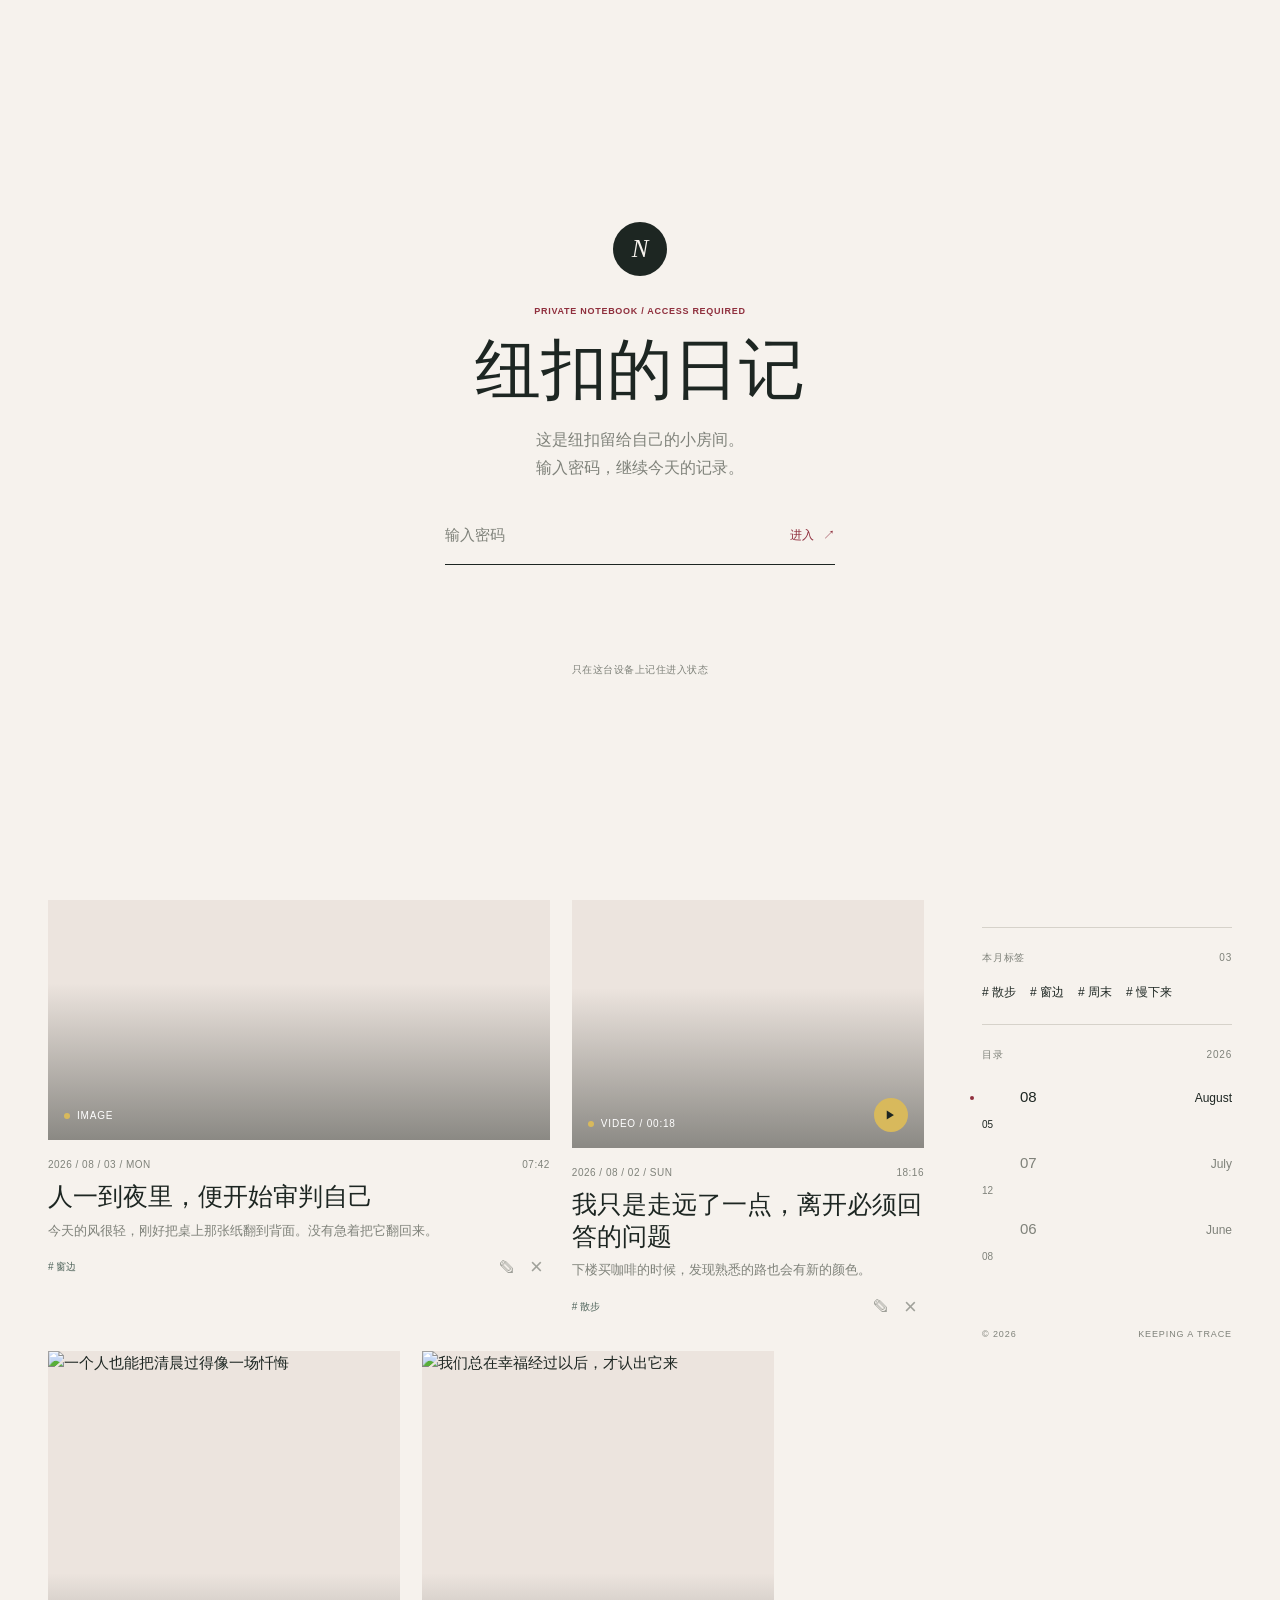
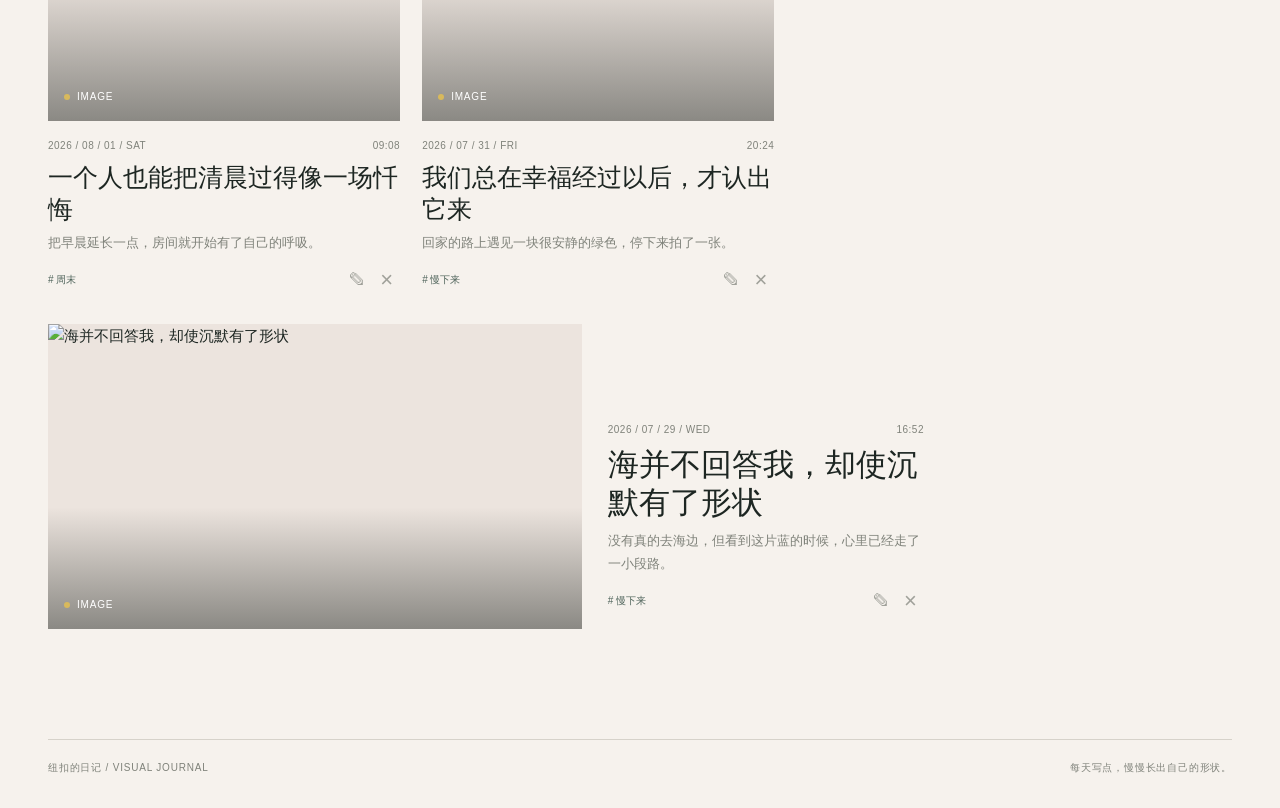
==== commit e499b8ac: "Add files via upload" ====
--- a/index.html
+++ b/index.html
@@ -1,18 +1,185 @@
-<!DOCTYPE html>
+<!doctype html>
 <html lang="zh-CN">
-<head>
-<meta charset="UTF-8">
-<meta name="viewport" content="width=device-width, initial-scale=1.0">
-<title>牛口日记</title>
-<link rel="stylesheet" href="styles.css">
-</head>
-<body>
-<header>
-  <h1>牛口日记</h1>
-  <a class="write-link" href="write.html">✍️ 写日记</a>
-</header>
-<main id="entries"></main>
-<footer>用 GitHub Pages 搭建 · 数据存于 data.json</footer>
-<script src="app.js"></script>
-</body>
+  <head>
+    <meta charset="UTF-8" />
+    <meta name="viewport" content="width=device-width, initial-scale=1.0" />
+    <meta name="theme-color" content="#f4f1eb" />
+    <title>纽扣的日记 · Private Journal</title>
+    <link rel="stylesheet" href="styles.css" />
+  </head>
+  <body>
+    <div class="password-gate" id="passwordGate">
+      <div class="gate-inner">
+        <div class="gate-brand" aria-hidden="true">N</div>
+        <p class="eyebrow">PRIVATE NOTEBOOK / ACCESS REQUIRED</p>
+        <h1>纽扣的日记</h1>
+        <p class="gate-copy">这是纽扣留给自己的小房间。<br />输入密码，继续今天的记录。</p>
+        <form class="password-form" id="passwordForm">
+          <label class="password-field">
+            <span class="sr-only">日记密码</span>
+            <input id="passwordInput" type="password" placeholder="输入密码" autocomplete="current-password" required />
+            <button type="submit" aria-label="进入日记">进入 <span aria-hidden="true">↗</span></button>
+          </label>
+          <p class="password-message" id="passwordMessage" role="alert"></p>
+        </form>
+        <p class="gate-footer">只在这台设备上记住进入状态</p>
+      </div>
+    </div>
+    <header class="site-header">
+      <a class="brand" href="#top" aria-label="回到首页">
+        <span class="brand-mark">M</span>
+        <span class="brand-copy">
+          <strong>纽扣的日记</strong>
+          <small>VISUAL JOURNAL / 01</small>
+        </span>
+      </a>
+      <nav class="site-nav" aria-label="主导航">
+        <a class="active" href="#entries">日志</a>
+        <a href="#about">关于</a>
+      </nav>
+      <button class="header-compose" id="composeButton" type="button">
+        <span>写一页</span>
+        <span class="plus-icon" aria-hidden="true">+</span>
+      </button>
+    </header>
+
+    <main id="top">
+      <section class="intro-section" aria-labelledby="introTitle">
+        <div class="intro-copy">
+          <p class="eyebrow">EVERY DAY, A LITTLE TRACE</p>
+          <h1 id="introTitle">写下来痛苦就会过去</h1>
+          <p class="intro-text">每天留下一个画面，一句话，或者一段不急着解释的声音。这里是我的日常日志。</p>
+          <div class="intro-actions">
+            <button class="button button-primary" id="introComposeButton" type="button">写下今天 <span aria-hidden="true">+</span></button>
+            <a class="button button-text" href="#entries">翻看日志 <span aria-hidden="true">↓</span></a>
+          </div>
+        </div>
+        <aside class="pulse-panel" aria-label="本月记录状态">
+          <div class="pulse-header">
+            <span>本月节奏</span>
+            <strong id="streakValue">04</strong>
+          </div>
+          <div class="pulse-rule"></div>
+          <div class="pulse-meta">
+            <span>连续记录</span>
+            <span>2026 / 08</span>
+          </div>
+          <div class="pulse-bars" aria-hidden="true">
+            <i class="filled"></i><i class="filled"></i><i class="filled"></i><i class="filled"></i><i></i><i></i><i></i>
+          </div>
+          <p>不追求完整，只把今天留在今天。</p>
+        </aside>
+      </section>
+
+      <section class="entries-section" id="entries" aria-labelledby="entriesTitle">
+        <div class="section-heading">
+          <div>
+            <p class="eyebrow">THE LATEST NOTES</p>
+            <h2 id="entriesTitle">最近的几天 <span id="entryCount">05</span></h2>
+          </div>
+          <div class="entry-tools">
+            <div class="filter-group" role="group" aria-label="筛选日志类型">
+              <button class="filter-button active" type="button" data-filter="all">全部</button>
+              <button class="filter-button" type="button" data-filter="image">图片</button>
+              <button class="filter-button" type="button" data-filter="video">视频</button>
+            </div>
+            <label class="search-box">
+              <span aria-hidden="true">⌕</span>
+              <input id="searchInput" type="search" placeholder="搜索日志" aria-label="搜索日志" />
+            </label>
+          </div>
+        </div>
+
+        <div class="entries-layout">
+          <div class="journal-grid" id="journalGrid" aria-live="polite"></div>
+          <aside class="journal-aside" id="about">
+            <div class="aside-block about-block">
+              <p class="eyebrow">A SMALL ARCHIVE</p>
+              <h3>给自己留一份<br />不赶时间的档案。</h3>
+              <p>照片会替你记住光线，文字会替你留住当时的心情。日子不必被总结，能够被看见就很好。</p>
+            </div>
+            <div class="aside-block">
+              <div class="aside-label"><span>本月标签</span><span>03</span></div>
+              <div class="tag-list">
+                <button type="button" data-tag="散步"># 散步</button>
+                <button type="button" data-tag="窗边"># 窗边</button>
+                <button type="button" data-tag="周末"># 周末</button>
+                <button type="button" data-tag="慢下来"># 慢下来</button>
+              </div>
+            </div>
+            <div class="aside-block month-block">
+              <div class="aside-label"><span>目录</span><span>2026</span></div>
+              <div class="month-list">
+                <button class="current" type="button">08 <span>August</span><b>05</b></button>
+                <button type="button">07 <span>July</span><b>12</b></button>
+                <button type="button">06 <span>June</span><b>08</b></button>
+              </div>
+            </div>
+            <div class="aside-footer">
+              <span>© 2026</span>
+              <span>KEEPING A TRACE</span>
+            </div>
+          </aside>
+        </div>
+      </section>
+    </main>
+
+    <footer class="site-footer">
+      <span>纽扣的日记 / VISUAL JOURNAL</span>
+      <span>每天写点，慢慢长出自己的形状。</span>
+    </footer>
+
+    <div class="modal-backdrop" id="composeModal" hidden>
+      <section class="compose-modal" role="dialog" aria-modal="true" aria-labelledby="composeTitle">
+        <button class="close-button" id="closeCompose" type="button" aria-label="关闭">×</button>
+        <p class="eyebrow">NEW ENTRY</p>
+          <h2 id="composeTitle">写下今天</h2>
+        <form id="composeForm">
+          <div class="form-row">
+            <label>
+              <span>日期</span>
+              <input id="entryDate" name="date" type="date" required />
+            </label>
+            <label>
+              <span>标签</span>
+              <input id="entryTag" name="tag" type="text" placeholder="例如：散步" maxlength="18" />
+            </label>
+          </div>
+          <label>
+            <span>页面语句</span>
+            <input id="entryTitle" name="title" type="text" placeholder="写下这一页想留下的句子" maxlength="42" required />
+          </label>
+          <label>
+            <span>今天发生了什么</span>
+            <textarea id="entryNote" name="note" rows="5" placeholder="写下一点当时的光线、声音，或者心情。" maxlength="300" required></textarea>
+          </label>
+          <label class="file-drop" for="entryMedia">
+            <span class="file-drop-icon" aria-hidden="true">↗</span>
+            <span><strong>添加图片或视频</strong><small id="fileName">支持本地文件，单个不超过 8 MB</small></span>
+            <input id="entryMedia" name="media" type="file" accept="image/*,video/*" />
+          </label>
+          <div class="form-actions">
+            <button class="button button-text" id="cancelCompose" type="button">先不写了</button>
+            <button class="button button-primary" type="submit"><span id="composeSubmitText">保存这一页</span> <span aria-hidden="true">↗</span></button>
+          </div>
+          <p class="form-message" id="formMessage" role="status"></p>
+        </form>
+      </section>
+    </div>
+
+    <div class="lightbox-backdrop" id="lightbox" hidden>
+      <section class="lightbox" role="dialog" aria-modal="true" aria-labelledby="lightboxTitle">
+        <button class="close-button lightbox-close" id="closeLightbox" type="button" aria-label="关闭">×</button>
+        <div class="lightbox-media" id="lightboxMedia"></div>
+        <div class="lightbox-copy">
+          <p class="eyebrow" id="lightboxDate"></p>
+          <h2 id="lightboxTitle"></h2>
+          <p id="lightboxNote"></p>
+        </div>
+      </section>
+    </div>
+
+    <div class="toast" id="toast" role="status"></div>
+    <script src="app.js"></script>
+  </body>
 </html>
--- a/styles.css
+++ b/styles.css
@@ -1,87 +1,292 @@
 :root {
-  --bg: #f6f4ef;
-  --card: #ffffff;
-  --ink: #2b2b2b;
-  --muted: #8a8a8a;
-  --accent: #c2703d;
-  --line: #e6e2da;
-}
+  --paper: #f6f2ed;
+  --paper-deep: #ece4de;
+  --ink: #1d2622;
+  --muted: #7f827a;
+  --line: #d6d2ca;
+  --coral: #8f2f3d;
+  --teal: #4d6259;
+  --yellow: #d8b95c;
+  --white: #fffdf8;
+  --shadow: 0 20px 45px rgba(42, 44, 38, 0.1);
+}
+
 * { box-sizing: border-box; }
+
+html { scroll-behavior: smooth; }
+
 body {
   margin: 0;
-  font-family: -apple-system, "PingFang SC", "Microsoft YaHei", serif;
-  background: var(--bg);
   color: var(--ink);
-  line-height: 1.7;
-}
-header {
+  background: var(--paper);
+  font-family: "Avenir Next", "PingFang SC", "Microsoft YaHei", sans-serif;
+  font-size: 15px;
+  line-height: 1.6;
+}
+
+body.modal-open { overflow: hidden; }
+body.is-locked { overflow: hidden; }
+
+.password-gate {
+  position: fixed;
+  inset: 0;
+  z-index: 50;
+  display: grid;
+  place-items: center;
+  padding: 28px;
+  color: var(--ink);
+  background: var(--paper);
+  opacity: 1;
+  transition: opacity .25s ease, visibility .25s ease;
+}
+.password-gate[hidden] { display: grid; visibility: hidden; }
+.password-gate.is-hidden { opacity: 0; pointer-events: none; visibility: hidden; }
+.gate-inner { width: min(390px, 100%); text-align: center; }
+.gate-brand {
+  display: grid;
+  place-items: center;
+  width: 54px;
+  height: 54px;
+  margin: 0 auto 28px;
+  color: var(--paper);
+  background: var(--ink);
+  border-radius: 50%;
+  font-family: Georgia, serif;
+  font-size: 25px;
+  font-style: italic;
+}
+.gate-inner .eyebrow { margin-bottom: 16px; font-size: 9px; }
+.gate-inner h1 { margin: 0 0 19px; font-size: clamp(43px, 8vw, 66px); line-height: 1.1; }
+.gate-copy { margin: 0 auto 31px; color: var(--muted); font-family: Georgia, "Songti SC", serif; font-size: 16px; line-height: 1.8; }
+.password-form { display: grid; gap: 10px; }
+.password-field { display: grid; grid-template-columns: 1fr auto; gap: 14px; align-items: center; padding: 0 0 8px; border-bottom: 1px solid var(--ink); }
+.password-field input { min-width: 0; padding: 9px 0; color: var(--ink); background: transparent; border: 0; outline: 0; font-size: 15px; text-align: left; }
+.password-field input::placeholder { color: var(--muted); }
+.password-field button { display: inline-flex; align-items: center; gap: 9px; padding: 9px 0; color: var(--coral); background: transparent; border: 0; font-size: 12px; }
+.password-field button:hover { color: var(--teal); }
+.password-message { min-height: 20px; margin: 0; color: var(--coral); font-size: 11px; text-align: left; }
+.gate-footer { margin: 67px 0 0; color: var(--muted); font-size: 10px; letter-spacing: .05em; }
+.sr-only { position: absolute; width: 1px; height: 1px; overflow: hidden; clip: rect(0, 0, 0, 0); white-space: nowrap; }
+.shake { animation: shake .32s ease; }
+
+button, input, textarea { font: inherit; }
+button, a { -webkit-tap-highlight-color: transparent; }
+button { cursor: pointer; }
+a { color: inherit; text-decoration: none; }
+
+.site-header,
+.site-footer,
+main { width: min(1280px, calc(100% - 96px)); margin-inline: auto; }
+
+.site-header {
+  min-height: 92px;
   display: flex;
   align-items: center;
   justify-content: space-between;
-  padding: 22px 28px;
   border-bottom: 1px solid var(--line);
-  background: var(--card);
-}
-header h1 { margin: 0; font-size: 22px; letter-spacing: 2px; }
-.write-link {
-  text-decoration: none;
-  color: #fff;
-  background: var(--accent);
-  padding: 8px 14px;
-  border-radius: 20px;
-  font-size: 14px;
-}
-main {
-  max-width: 720px;
-  margin: 28px auto;
-  padding: 0 20px;
-}
-.entry {
-  background: var(--card);
-  border: 1px solid var(--line);
-  border-radius: 12px;
-  padding: 18px 20px;
-  margin-bottom: 18px;
-  box-shadow: 0 1px 3px rgba(0,0,0,.04);
-}
-.entry-meta { display: flex; gap: 12px; align-items: baseline; margin-bottom: 8px; }
-.entry-meta .date { color: var(--accent); font-weight: 600; font-size: 14px; }
-.entry-meta .title { font-size: 17px; font-weight: 600; }
-.entry-body { white-space: normal; color: #3a3a3a; }
-.empty { color: var(--muted); text-align: center; padding: 40px 0; }
-footer { text-align: center; color: var(--muted); font-size: 13px; padding: 30px 0; }
-
-/* 写日记页 */
-form { background: var(--card); border: 1px solid var(--line); border-radius: 12px; padding: 22px; }
-label { display: block; margin-bottom: 16px; font-size: 14px; color: #555; }
-input[type=text], input[type=date], textarea {
-  width: 100%;
-  margin-top: 6px;
-  padding: 10px 12px;
-  border: 1px solid var(--line);
-  border-radius: 8px;
-  font-size: 15px;
-  font-family: inherit;
-}
-textarea { resize: vertical; }
-button {
-  background: var(--accent);
-  color: #fff;
-  border: none;
-  padding: 11px 22px;
-  border-radius: 8px;
-  font-size: 15px;
-  cursor: pointer;
-}
-button:hover { opacity: .92; }
-.settings {
-  background: var(--card);
-  border: 1px solid var(--line);
-  border-radius: 12px;
-  padding: 14px 18px;
-  margin-bottom: 18px;
-  font-size: 14px;
-}
-.settings summary { cursor: pointer; color: var(--accent); }
-.settings .hint { color: var(--muted); font-size: 12px; margin-top: 8px; }
-#msg { margin-top: 14px; font-size: 14px; }
+}
+
+.brand { display: inline-flex; align-items: center; gap: 12px; }
+.brand-mark {
+  display: grid;
+  place-items: center;
+  width: 32px;
+  height: 32px;
+  color: var(--paper);
+  background: var(--ink);
+  border-radius: 50%;
+  font-family: Georgia, serif;
+  font-size: 17px;
+  font-style: italic;
+}
+.brand-copy { display: grid; gap: 0; line-height: 1.15; }
+.brand-copy strong { font-family: Georgia, "Songti SC", serif; font-size: 17px; font-weight: 500; }
+.brand-copy small, .eyebrow, .aside-label, .pulse-meta, .site-footer, .filter-button, .search-box input {
+  letter-spacing: .08em;
+  text-transform: uppercase;
+  font-size: 10px;
+}
+.brand-copy small { color: var(--muted); font-size: 8px; letter-spacing: .12em; }
+
+.site-nav { display: flex; gap: 36px; margin-left: 90px; }
+.site-nav a { position: relative; color: var(--muted); font-size: 13px; }
+.site-nav a.active, .site-nav a:hover { color: var(--ink); }
+.site-nav a.active::after { content: ""; position: absolute; left: 0; right: 0; bottom: -9px; height: 2px; background: var(--coral); }
+
+.header-compose, .button { border: 0; transition: transform .2s ease, background-color .2s ease, color .2s ease; }
+.header-compose { display: inline-flex; align-items: center; gap: 13px; padding: 10px 0 10px 16px; color: var(--ink); background: transparent; font-size: 13px; }
+.header-compose:hover, .button:hover { transform: translateY(-2px); }
+.plus-icon { display: grid; place-items: center; width: 27px; height: 27px; color: var(--paper); background: var(--coral); border-radius: 50%; font-size: 18px; line-height: 1; }
+
+.intro-section { display: grid; grid-template-columns: minmax(0, 1fr) 280px; align-items: end; gap: 80px; min-height: 440px; padding: 88px 0 94px; border-bottom: 1px solid var(--line); }
+.eyebrow { margin: 0 0 20px; color: var(--coral); font-weight: 700; }
+h1, h2, h3, p { margin-top: 0; }
+h1, h2, h3 { font-family: Georgia, "Songti SC", serif; font-weight: 400; letter-spacing: 0; }
+h1 { max-width: 720px; margin-bottom: 22px; font-size: clamp(44px, 6vw, 82px); line-height: 1.08; }
+.intro-text { max-width: 460px; margin-bottom: 36px; color: var(--muted); font-size: 16px; line-height: 1.9; }
+.intro-actions { display: flex; align-items: center; gap: 25px; }
+.button { display: inline-flex; align-items: center; justify-content: center; gap: 15px; min-height: 44px; padding: 0 19px; border-radius: 2px; font-size: 12px; }
+.button-primary { color: var(--paper); background: var(--ink); }
+.button-primary:hover { background: var(--teal); }
+.button-text { padding-inline: 0; color: var(--muted); background: transparent; }
+.button-text:hover { color: var(--ink); }
+
+.pulse-panel { padding: 20px 0 0; border-top: 2px solid var(--ink); }
+.pulse-header, .pulse-meta, .aside-label { display: flex; align-items: center; justify-content: space-between; }
+.pulse-header { margin-bottom: 13px; font-size: 13px; }
+.pulse-header strong { color: var(--coral); font-family: Georgia, serif; font-size: 34px; font-weight: 400; line-height: 1; }
+.pulse-rule { height: 1px; background: var(--line); }
+.pulse-meta { padding: 12px 0 16px; color: var(--muted); }
+.pulse-bars { display: grid; grid-template-columns: repeat(7, 1fr); gap: 5px; margin-bottom: 21px; }
+.pulse-bars i { display: block; height: 28px; background: var(--paper-deep); }
+.pulse-bars i.filled { background: var(--yellow); }
+.pulse-panel p { max-width: 180px; margin: 0; color: var(--muted); font-family: Georgia, "Songti SC", serif; font-size: 15px; line-height: 1.55; }
+
+.entries-section { padding: 84px 0 110px; }
+.section-heading { display: flex; align-items: end; justify-content: space-between; gap: 24px; margin-bottom: 35px; }
+.section-heading .eyebrow { margin-bottom: 11px; }
+.section-heading h2 { margin-bottom: 0; font-size: 38px; line-height: 1.2; }
+.section-heading h2 span { color: var(--coral); font-family: "Avenir Next", sans-serif; font-size: 11px; vertical-align: top; }
+.entry-tools { display: flex; align-items: center; gap: 23px; }
+.filter-group { display: flex; gap: 17px; }
+.filter-button { padding: 5px 0; color: var(--muted); background: transparent; border: 0; }
+.filter-button.active { color: var(--ink); border-bottom: 2px solid var(--coral); }
+.search-box { display: flex; align-items: center; gap: 8px; min-width: 135px; padding: 5px 0; border-bottom: 1px solid var(--line); }
+.search-box span { color: var(--coral); font-size: 20px; line-height: .7; transform: rotate(-20deg); }
+.search-box input { width: 100%; padding: 0; border: 0; outline: 0; color: var(--ink); background: transparent; text-transform: none; letter-spacing: 0; font-size: 12px; }
+.search-box input::placeholder { color: var(--muted); }
+
+.entries-layout { display: grid; grid-template-columns: minmax(0, 1fr) 250px; gap: 58px; align-items: start; }
+.journal-grid { display: grid; grid-template-columns: repeat(12, minmax(0, 1fr)); gap: 22px; min-width: 0; }
+.journal-card { grid-column: span 6; min-width: 0; animation: reveal .5s ease both; }
+.journal-card.card-featured { grid-column: span 7; }
+.journal-card.card-note { grid-column: span 5; }
+.journal-card.card-wide { grid-column: span 12; display: grid; grid-template-columns: 1.35fr .8fr; gap: 26px; align-items: end; }
+.journal-card.card-tall { grid-column: span 5; }
+.card-visual { position: relative; display: block; width: 100%; padding: 0; overflow: hidden; border: 0; background: var(--paper-deep); text-align: left; }
+.card-featured .card-visual { aspect-ratio: 1.28; }
+.card-note .card-visual { aspect-ratio: .88; }
+.card-wide .card-visual { aspect-ratio: 1.75; }
+.card-tall .card-visual { aspect-ratio: .95; }
+.card-visual img { display: block; width: 100%; height: 100%; object-fit: cover; transition: transform .7s cubic-bezier(.2,.8,.2,1), filter .4s ease; }
+.card-visual:hover img { transform: scale(1.04); filter: saturate(1.08); }
+.card-visual:focus-visible { outline: 2px solid var(--coral); outline-offset: 4px; }
+.card-shade { position: absolute; inset: 0; display: flex; align-items: flex-end; justify-content: space-between; padding: 16px; background: linear-gradient(180deg, transparent 60%, rgba(20, 26, 22, .45)); color: white; }
+.media-badge { display: inline-flex; gap: 7px; align-items: center; font-size: 10px; letter-spacing: .08em; }
+.media-badge::before { content: ""; display: inline-block; width: 6px; height: 6px; background: var(--yellow); border-radius: 50%; }
+.play-mark { display: grid; place-items: center; width: 34px; height: 34px; color: var(--ink); background: var(--yellow); border-radius: 50%; font-size: 11px; }
+.card-info { padding: 17px 0 7px; }
+.card-meta { display: flex; justify-content: space-between; gap: 12px; margin-bottom: 8px; color: var(--muted); font-size: 10px; letter-spacing: .05em; }
+.card-info h3 { margin-bottom: 7px; font-size: 25px; line-height: 1.25; }
+.card-info p { max-width: 450px; margin-bottom: 10px; color: var(--muted); font-size: 13px; line-height: 1.75; }
+.card-tag { color: var(--teal); font-size: 10px; }
+.card-footer { display: flex; align-items: center; justify-content: space-between; gap: 14px; min-height: 30px; }
+.card-actions { display: inline-flex; align-items: center; gap: 2px; opacity: .72; }
+.icon-button { display: grid; place-items: center; width: 27px; height: 27px; padding: 0; color: var(--muted); background: transparent; border: 1px solid transparent; font-size: 17px; line-height: 1; }
+.icon-button:hover, .icon-button:focus-visible { color: var(--coral); border-color: var(--line); outline: 0; }
+.delete-button { font-size: 22px; font-weight: 300; }
+.card-wide .card-info { padding-bottom: 13px; }
+.card-wide .card-info h3 { font-size: 31px; }
+.text-only-visual { display: grid; place-items: center; aspect-ratio: 1.28; padding: 28px; background: var(--yellow); }
+.text-only-visual p { max-width: 230px; margin: 0; color: var(--ink); font-family: Georgia, "Songti SC", serif; font-size: 28px; line-height: 1.35; }
+
+.journal-aside { position: sticky; top: 30px; padding-top: 3px; }
+.aside-block { padding: 22px 0; border-top: 1px solid var(--line); }
+.about-block { padding-top: 0; border-top: 0; }
+.aside-block .eyebrow { margin-bottom: 13px; font-size: 9px; }
+.aside-block h3 { margin-bottom: 15px; font-size: 25px; line-height: 1.32; }
+.aside-block p { margin-bottom: 0; color: var(--muted); font-size: 12px; line-height: 1.8; }
+.aside-label { margin-bottom: 17px; color: var(--muted); }
+.tag-list { display: flex; flex-wrap: wrap; gap: 8px 14px; }
+.tag-list button { padding: 0; color: var(--ink); background: transparent; border: 0; font-size: 12px; }
+.tag-list button:hover { color: var(--coral); }
+.month-list { display: grid; gap: 8px; }
+.month-list button { display: grid; grid-template-columns: 30px 1fr auto; align-items: baseline; gap: 8px; padding: 5px 0; color: var(--muted); background: transparent; border: 0; text-align: left; }
+.month-list button.current { color: var(--ink); }
+.month-list button.current::before { content: ""; width: 4px; height: 4px; background: var(--coral); border-radius: 50%; transform: translate(-12px, -2px); }
+.month-list button:not(.current)::before { content: ""; width: 4px; height: 4px; }
+.month-list span { font-size: 12px; }
+.month-list b { font-weight: 400; font-size: 10px; }
+.aside-footer { display: flex; justify-content: space-between; padding-top: 35px; color: var(--muted); font-size: 9px; letter-spacing: .1em; }
+
+.site-footer { display: flex; justify-content: space-between; gap: 20px; padding: 20px 0 32px; border-top: 1px solid var(--line); color: var(--muted); }
+
+.modal-backdrop, .lightbox-backdrop { position: fixed; inset: 0; z-index: 10; display: grid; place-items: center; padding: 24px; background: rgba(29, 38, 34, .58); }
+.modal-backdrop[hidden], .lightbox-backdrop[hidden] { display: none; }
+.compose-modal { position: relative; width: min(540px, 100%); max-height: calc(100vh - 48px); overflow: auto; padding: 38px 42px 30px; background: var(--white); box-shadow: var(--shadow); }
+.compose-modal h2 { margin-bottom: 25px; font-size: 42px; line-height: 1.1; }
+.close-button { position: absolute; top: 15px; right: 18px; width: 30px; height: 30px; padding: 0; color: var(--muted); background: transparent; border: 0; font-size: 25px; line-height: 1; }
+.close-button:hover { color: var(--coral); }
+form { display: grid; gap: 18px; }
+.form-row { display: grid; grid-template-columns: 1fr 1fr; gap: 16px; }
+label { display: grid; gap: 8px; color: var(--muted); font-size: 11px; }
+label input, label textarea { width: 100%; padding: 9px 0; color: var(--ink); background: transparent; border: 0; border-bottom: 1px solid var(--line); outline: 0; resize: vertical; font-size: 14px; }
+label input:focus, label textarea:focus { border-color: var(--coral); }
+.file-drop { display: flex; grid-template-columns: none; align-items: center; gap: 12px; min-height: 66px; padding: 13px 14px; border: 1px dashed var(--line); cursor: pointer; }
+.file-drop:hover { border-color: var(--coral); }
+.file-drop-icon { display: grid; place-items: center; width: 31px; height: 31px; color: var(--paper); background: var(--teal); border-radius: 50%; font-size: 17px; }
+.file-drop strong, .file-drop small { display: block; }
+.file-drop strong { color: var(--ink); font-size: 12px; font-weight: 500; }
+.file-drop small { margin-top: 3px; color: var(--muted); font-size: 10px; }
+.file-drop input { display: none; }
+.form-actions { display: flex; justify-content: flex-end; align-items: center; gap: 22px; padding-top: 5px; }
+.form-message { min-height: 18px; margin: 0; color: var(--coral); font-size: 11px; }
+
+.lightbox { position: relative; display: grid; grid-template-columns: minmax(0, 1.35fr) 280px; width: min(1040px, 100%); max-height: calc(100vh - 48px); overflow: hidden; background: var(--paper); box-shadow: var(--shadow); }
+.lightbox-media { min-height: 520px; background: #d9d6ce; }
+.lightbox-media img, .lightbox-media video { display: block; width: 100%; height: 100%; max-height: 75vh; object-fit: contain; background: #d9d6ce; }
+.lightbox-copy { align-self: end; padding: 42px 35px 39px; }
+.lightbox-copy .eyebrow { margin-bottom: 13px; }
+.lightbox-copy h2 { margin-bottom: 15px; font-size: 35px; line-height: 1.2; }
+.lightbox-copy p:last-child { margin: 0; color: var(--muted); font-size: 13px; line-height: 1.8; }
+.lightbox-close { z-index: 2; top: 10px; right: 10px; color: var(--paper); mix-blend-mode: difference; }
+.toast { position: fixed; left: 50%; bottom: 28px; z-index: 20; padding: 10px 16px; color: var(--paper); background: var(--ink); opacity: 0; pointer-events: none; transform: translate(-50%, 12px); transition: opacity .25s ease, transform .25s ease; font-size: 12px; }
+.toast.show { opacity: 1; transform: translate(-50%, 0); }
+.empty-state { grid-column: 1 / -1; padding: 70px 0; color: var(--muted); text-align: center; }
+
+@keyframes reveal { from { opacity: 0; transform: translateY(12px); } to { opacity: 1; transform: translateY(0); } }
+@keyframes shake { 0%, 100% { transform: translateX(0); } 25% { transform: translateX(-7px); } 75% { transform: translateX(7px); } }
+
+@media (max-width: 980px) {
+  .site-header, .site-footer, main { width: min(100% - 48px, 760px); }
+  .intro-section { grid-template-columns: 1fr; gap: 44px; min-height: auto; padding-block: 70px; }
+  .pulse-panel { width: min(100%, 360px); }
+  .entries-layout { grid-template-columns: 1fr; gap: 58px; }
+  .journal-aside { position: static; display: grid; grid-template-columns: 1fr 1fr; column-gap: 35px; }
+  .about-block { grid-column: 1 / -1; }
+  .aside-footer { grid-column: 1 / -1; }
+}
+
+@media (max-width: 640px) {
+  .site-header, .site-footer, main { width: calc(100% - 36px); }
+  .site-header { min-height: 72px; }
+  .site-nav { display: none; }
+  .header-compose { padding-left: 0; }
+  .header-compose span:first-child { display: none; }
+  .intro-section { padding: 62px 0 70px; }
+  h1 { font-size: 46px; }
+  .intro-text { font-size: 14px; }
+  .section-heading { display: block; }
+  .section-heading h2 { font-size: 34px; }
+  .entry-tools { justify-content: space-between; gap: 12px; margin-top: 25px; }
+  .filter-group { gap: 13px; }
+  .search-box { min-width: 112px; }
+  .journal-grid { display: block; }
+  .journal-card { margin-bottom: 34px; }
+  .journal-card.card-wide { display: block; }
+  .journal-card.card-wide .card-info { padding-top: 17px; }
+  .card-actions { opacity: 1; }
+  .journal-aside { display: block; }
+  .aside-block { margin-top: 24px; }
+  .about-block { margin-top: 0; }
+  .site-footer { display: block; line-height: 2; }
+  .site-footer span { display: block; }
+  .compose-modal { padding: 34px 23px 24px; }
+  .form-row { grid-template-columns: 1fr; gap: 18px; }
+  .form-actions { justify-content: space-between; }
+  .lightbox { display: block; max-height: calc(100vh - 28px); overflow: auto; }
+  .lightbox-media { min-height: 280px; }
+  .lightbox-media img, .lightbox-media video { max-height: 55vh; }
+  .lightbox-copy { padding: 25px 23px 30px; }
+  .lightbox-copy h2 { font-size: 30px; }
+}
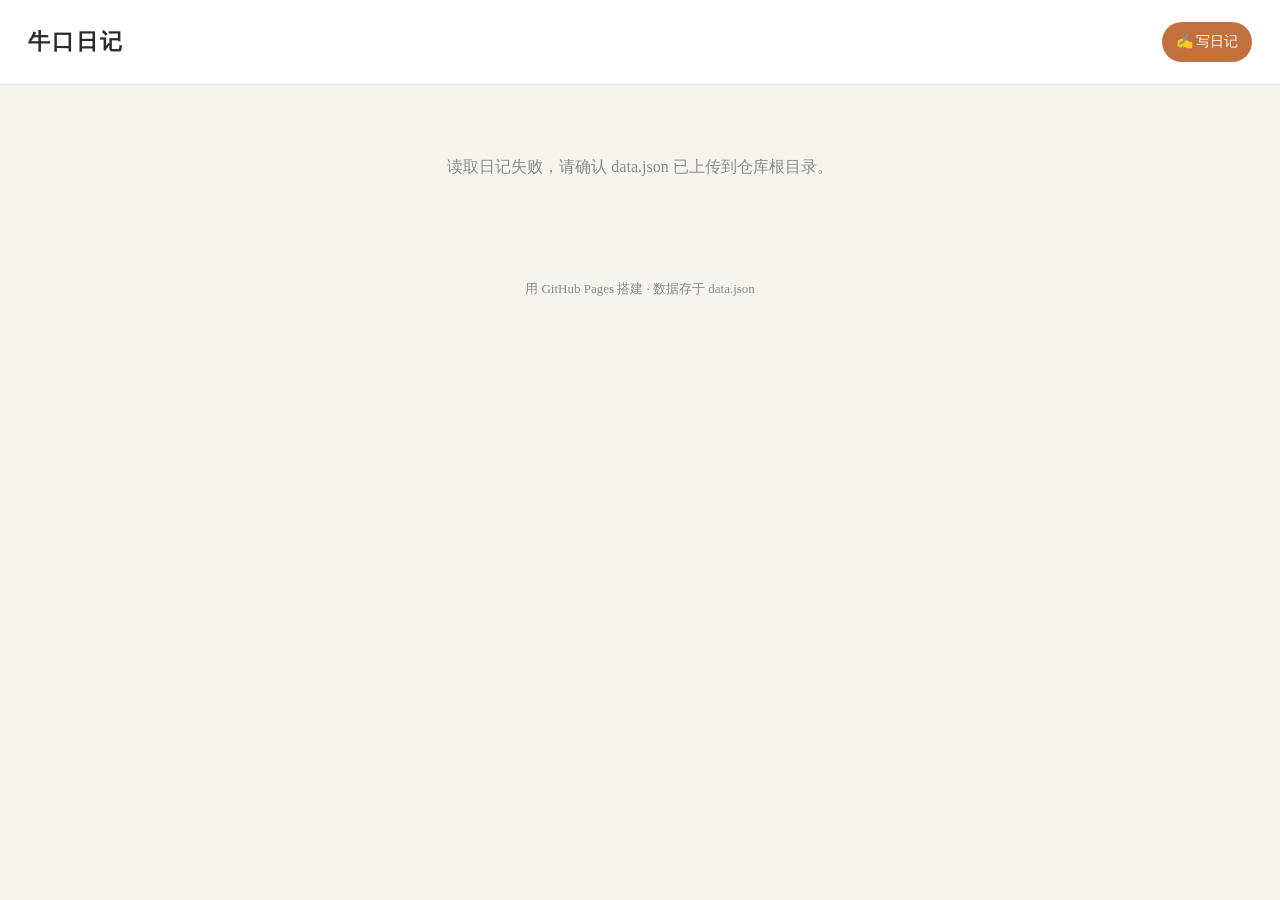
==== commit aca5623c: "Add files via upload" ====
--- a/index.html
+++ b/index.html
@@ -1,185 +1,18 @@
-<!doctype html>
+<!DOCTYPE html>
 <html lang="zh-CN">
-  <head>
-    <meta charset="UTF-8" />
-    <meta name="viewport" content="width=device-width, initial-scale=1.0" />
-    <meta name="theme-color" content="#f4f1eb" />
-    <title>纽扣的日记 · Private Journal</title>
-    <link rel="stylesheet" href="styles.css" />
-  </head>
-  <body>
-    <div class="password-gate" id="passwordGate">
-      <div class="gate-inner">
-        <div class="gate-brand" aria-hidden="true">N</div>
-        <p class="eyebrow">PRIVATE NOTEBOOK / ACCESS REQUIRED</p>
-        <h1>纽扣的日记</h1>
-        <p class="gate-copy">这是纽扣留给自己的小房间。<br />输入密码，继续今天的记录。</p>
-        <form class="password-form" id="passwordForm">
-          <label class="password-field">
-            <span class="sr-only">日记密码</span>
-            <input id="passwordInput" type="password" placeholder="输入密码" autocomplete="current-password" required />
-            <button type="submit" aria-label="进入日记">进入 <span aria-hidden="true">↗</span></button>
-          </label>
-          <p class="password-message" id="passwordMessage" role="alert"></p>
-        </form>
-        <p class="gate-footer">只在这台设备上记住进入状态</p>
-      </div>
-    </div>
-    <header class="site-header">
-      <a class="brand" href="#top" aria-label="回到首页">
-        <span class="brand-mark">M</span>
-        <span class="brand-copy">
-          <strong>纽扣的日记</strong>
-          <small>VISUAL JOURNAL / 01</small>
-        </span>
-      </a>
-      <nav class="site-nav" aria-label="主导航">
-        <a class="active" href="#entries">日志</a>
-        <a href="#about">关于</a>
-      </nav>
-      <button class="header-compose" id="composeButton" type="button">
-        <span>写一页</span>
-        <span class="plus-icon" aria-hidden="true">+</span>
-      </button>
-    </header>
-
-    <main id="top">
-      <section class="intro-section" aria-labelledby="introTitle">
-        <div class="intro-copy">
-          <p class="eyebrow">EVERY DAY, A LITTLE TRACE</p>
-          <h1 id="introTitle">写下来痛苦就会过去</h1>
-          <p class="intro-text">每天留下一个画面，一句话，或者一段不急着解释的声音。这里是我的日常日志。</p>
-          <div class="intro-actions">
-            <button class="button button-primary" id="introComposeButton" type="button">写下今天 <span aria-hidden="true">+</span></button>
-            <a class="button button-text" href="#entries">翻看日志 <span aria-hidden="true">↓</span></a>
-          </div>
-        </div>
-        <aside class="pulse-panel" aria-label="本月记录状态">
-          <div class="pulse-header">
-            <span>本月节奏</span>
-            <strong id="streakValue">04</strong>
-          </div>
-          <div class="pulse-rule"></div>
-          <div class="pulse-meta">
-            <span>连续记录</span>
-            <span>2026 / 08</span>
-          </div>
-          <div class="pulse-bars" aria-hidden="true">
-            <i class="filled"></i><i class="filled"></i><i class="filled"></i><i class="filled"></i><i></i><i></i><i></i>
-          </div>
-          <p>不追求完整，只把今天留在今天。</p>
-        </aside>
-      </section>
-
-      <section class="entries-section" id="entries" aria-labelledby="entriesTitle">
-        <div class="section-heading">
-          <div>
-            <p class="eyebrow">THE LATEST NOTES</p>
-            <h2 id="entriesTitle">最近的几天 <span id="entryCount">05</span></h2>
-          </div>
-          <div class="entry-tools">
-            <div class="filter-group" role="group" aria-label="筛选日志类型">
-              <button class="filter-button active" type="button" data-filter="all">全部</button>
-              <button class="filter-button" type="button" data-filter="image">图片</button>
-              <button class="filter-button" type="button" data-filter="video">视频</button>
-            </div>
-            <label class="search-box">
-              <span aria-hidden="true">⌕</span>
-              <input id="searchInput" type="search" placeholder="搜索日志" aria-label="搜索日志" />
-            </label>
-          </div>
-        </div>
-
-        <div class="entries-layout">
-          <div class="journal-grid" id="journalGrid" aria-live="polite"></div>
-          <aside class="journal-aside" id="about">
-            <div class="aside-block about-block">
-              <p class="eyebrow">A SMALL ARCHIVE</p>
-              <h3>给自己留一份<br />不赶时间的档案。</h3>
-              <p>照片会替你记住光线，文字会替你留住当时的心情。日子不必被总结，能够被看见就很好。</p>
-            </div>
-            <div class="aside-block">
-              <div class="aside-label"><span>本月标签</span><span>03</span></div>
-              <div class="tag-list">
-                <button type="button" data-tag="散步"># 散步</button>
-                <button type="button" data-tag="窗边"># 窗边</button>
-                <button type="button" data-tag="周末"># 周末</button>
-                <button type="button" data-tag="慢下来"># 慢下来</button>
-              </div>
-            </div>
-            <div class="aside-block month-block">
-              <div class="aside-label"><span>目录</span><span>2026</span></div>
-              <div class="month-list">
-                <button class="current" type="button">08 <span>August</span><b>05</b></button>
-                <button type="button">07 <span>July</span><b>12</b></button>
-                <button type="button">06 <span>June</span><b>08</b></button>
-              </div>
-            </div>
-            <div class="aside-footer">
-              <span>© 2026</span>
-              <span>KEEPING A TRACE</span>
-            </div>
-          </aside>
-        </div>
-      </section>
-    </main>
-
-    <footer class="site-footer">
-      <span>纽扣的日记 / VISUAL JOURNAL</span>
-      <span>每天写点，慢慢长出自己的形状。</span>
-    </footer>
-
-    <div class="modal-backdrop" id="composeModal" hidden>
-      <section class="compose-modal" role="dialog" aria-modal="true" aria-labelledby="composeTitle">
-        <button class="close-button" id="closeCompose" type="button" aria-label="关闭">×</button>
-        <p class="eyebrow">NEW ENTRY</p>
-          <h2 id="composeTitle">写下今天</h2>
-        <form id="composeForm">
-          <div class="form-row">
-            <label>
-              <span>日期</span>
-              <input id="entryDate" name="date" type="date" required />
-            </label>
-            <label>
-              <span>标签</span>
-              <input id="entryTag" name="tag" type="text" placeholder="例如：散步" maxlength="18" />
-            </label>
-          </div>
-          <label>
-            <span>页面语句</span>
-            <input id="entryTitle" name="title" type="text" placeholder="写下这一页想留下的句子" maxlength="42" required />
-          </label>
-          <label>
-            <span>今天发生了什么</span>
-            <textarea id="entryNote" name="note" rows="5" placeholder="写下一点当时的光线、声音，或者心情。" maxlength="300" required></textarea>
-          </label>
-          <label class="file-drop" for="entryMedia">
-            <span class="file-drop-icon" aria-hidden="true">↗</span>
-            <span><strong>添加图片或视频</strong><small id="fileName">支持本地文件，单个不超过 8 MB</small></span>
-            <input id="entryMedia" name="media" type="file" accept="image/*,video/*" />
-          </label>
-          <div class="form-actions">
-            <button class="button button-text" id="cancelCompose" type="button">先不写了</button>
-            <button class="button button-primary" type="submit"><span id="composeSubmitText">保存这一页</span> <span aria-hidden="true">↗</span></button>
-          </div>
-          <p class="form-message" id="formMessage" role="status"></p>
-        </form>
-      </section>
-    </div>
-
-    <div class="lightbox-backdrop" id="lightbox" hidden>
-      <section class="lightbox" role="dialog" aria-modal="true" aria-labelledby="lightboxTitle">
-        <button class="close-button lightbox-close" id="closeLightbox" type="button" aria-label="关闭">×</button>
-        <div class="lightbox-media" id="lightboxMedia"></div>
-        <div class="lightbox-copy">
-          <p class="eyebrow" id="lightboxDate"></p>
-          <h2 id="lightboxTitle"></h2>
-          <p id="lightboxNote"></p>
-        </div>
-      </section>
-    </div>
-
-    <div class="toast" id="toast" role="status"></div>
-    <script src="app.js"></script>
-  </body>
+<head>
+<meta charset="UTF-8">
+<meta name="viewport" content="width=device-width, initial-scale=1.0">
+<title>牛口日记</title>
+<link rel="stylesheet" href="styles.css">
+</head>
+<body>
+<header>
+  <h1>牛口日记</h1>
+  <a class="write-link" href="write.html">✍️ 写日记</a>
+</header>
+<main id="entries"></main>
+<footer>用 GitHub Pages 搭建 · 数据存于 data.json</footer>
+<script src="app.js"></script>
+</body>
 </html>
--- a/styles.css
+++ b/styles.css
@@ -1,292 +1,87 @@
 :root {
-  --paper: #f6f2ed;
-  --paper-deep: #ece4de;
-  --ink: #1d2622;
-  --muted: #7f827a;
-  --line: #d6d2ca;
-  --coral: #8f2f3d;
-  --teal: #4d6259;
-  --yellow: #d8b95c;
-  --white: #fffdf8;
-  --shadow: 0 20px 45px rgba(42, 44, 38, 0.1);
+  --bg: #f6f4ef;
+  --card: #ffffff;
+  --ink: #2b2b2b;
+  --muted: #8a8a8a;
+  --accent: #c2703d;
+  --line: #e6e2da;
 }
-
 * { box-sizing: border-box; }
-
-html { scroll-behavior: smooth; }
-
 body {
   margin: 0;
+  font-family: -apple-system, "PingFang SC", "Microsoft YaHei", serif;
+  background: var(--bg);
   color: var(--ink);
-  background: var(--paper);
-  font-family: "Avenir Next", "PingFang SC", "Microsoft YaHei", sans-serif;
-  font-size: 15px;
-  line-height: 1.6;
+  line-height: 1.7;
 }
-
-body.modal-open { overflow: hidden; }
-body.is-locked { overflow: hidden; }
-
-.password-gate {
-  position: fixed;
-  inset: 0;
-  z-index: 50;
-  display: grid;
-  place-items: center;
-  padding: 28px;
-  color: var(--ink);
-  background: var(--paper);
-  opacity: 1;
-  transition: opacity .25s ease, visibility .25s ease;
-}
-.password-gate[hidden] { display: grid; visibility: hidden; }
-.password-gate.is-hidden { opacity: 0; pointer-events: none; visibility: hidden; }
-.gate-inner { width: min(390px, 100%); text-align: center; }
-.gate-brand {
-  display: grid;
-  place-items: center;
-  width: 54px;
-  height: 54px;
-  margin: 0 auto 28px;
-  color: var(--paper);
-  background: var(--ink);
-  border-radius: 50%;
-  font-family: Georgia, serif;
-  font-size: 25px;
-  font-style: italic;
-}
-.gate-inner .eyebrow { margin-bottom: 16px; font-size: 9px; }
-.gate-inner h1 { margin: 0 0 19px; font-size: clamp(43px, 8vw, 66px); line-height: 1.1; }
-.gate-copy { margin: 0 auto 31px; color: var(--muted); font-family: Georgia, "Songti SC", serif; font-size: 16px; line-height: 1.8; }
-.password-form { display: grid; gap: 10px; }
-.password-field { display: grid; grid-template-columns: 1fr auto; gap: 14px; align-items: center; padding: 0 0 8px; border-bottom: 1px solid var(--ink); }
-.password-field input { min-width: 0; padding: 9px 0; color: var(--ink); background: transparent; border: 0; outline: 0; font-size: 15px; text-align: left; }
-.password-field input::placeholder { color: var(--muted); }
-.password-field button { display: inline-flex; align-items: center; gap: 9px; padding: 9px 0; color: var(--coral); background: transparent; border: 0; font-size: 12px; }
-.password-field button:hover { color: var(--teal); }
-.password-message { min-height: 20px; margin: 0; color: var(--coral); font-size: 11px; text-align: left; }
-.gate-footer { margin: 67px 0 0; color: var(--muted); font-size: 10px; letter-spacing: .05em; }
-.sr-only { position: absolute; width: 1px; height: 1px; overflow: hidden; clip: rect(0, 0, 0, 0); white-space: nowrap; }
-.shake { animation: shake .32s ease; }
-
-button, input, textarea { font: inherit; }
-button, a { -webkit-tap-highlight-color: transparent; }
-button { cursor: pointer; }
-a { color: inherit; text-decoration: none; }
-
-.site-header,
-.site-footer,
-main { width: min(1280px, calc(100% - 96px)); margin-inline: auto; }
-
-.site-header {
-  min-height: 92px;
+header {
   display: flex;
   align-items: center;
   justify-content: space-between;
+  padding: 22px 28px;
   border-bottom: 1px solid var(--line);
+  background: var(--card);
 }
+header h1 { margin: 0; font-size: 22px; letter-spacing: 2px; }
+.write-link {
+  text-decoration: none;
+  color: #fff;
+  background: var(--accent);
+  padding: 8px 14px;
+  border-radius: 20px;
+  font-size: 14px;
+}
+main {
+  max-width: 720px;
+  margin: 28px auto;
+  padding: 0 20px;
+}
+.entry {
+  background: var(--card);
+  border: 1px solid var(--line);
+  border-radius: 12px;
+  padding: 18px 20px;
+  margin-bottom: 18px;
+  box-shadow: 0 1px 3px rgba(0,0,0,.04);
+}
+.entry-meta { display: flex; gap: 12px; align-items: baseline; margin-bottom: 8px; }
+.entry-meta .date { color: var(--accent); font-weight: 600; font-size: 14px; }
+.entry-meta .title { font-size: 17px; font-weight: 600; }
+.entry-body { white-space: normal; color: #3a3a3a; }
+.empty { color: var(--muted); text-align: center; padding: 40px 0; }
+footer { text-align: center; color: var(--muted); font-size: 13px; padding: 30px 0; }
 
-.brand { display: inline-flex; align-items: center; gap: 12px; }
-.brand-mark {
-  display: grid;
-  place-items: center;
-  width: 32px;
-  height: 32px;
-  color: var(--paper);
-  background: var(--ink);
-  border-radius: 50%;
-  font-family: Georgia, serif;
-  font-size: 17px;
-  font-style: italic;
+/* 写日记页 */
+form { background: var(--card); border: 1px solid var(--line); border-radius: 12px; padding: 22px; }
+label { display: block; margin-bottom: 16px; font-size: 14px; color: #555; }
+input[type=text], input[type=date], textarea {
+  width: 100%;
+  margin-top: 6px;
+  padding: 10px 12px;
+  border: 1px solid var(--line);
+  border-radius: 8px;
+  font-size: 15px;
+  font-family: inherit;
 }
-.brand-copy { display: grid; gap: 0; line-height: 1.15; }
-.brand-copy strong { font-family: Georgia, "Songti SC", serif; font-size: 17px; font-weight: 500; }
-.brand-copy small, .eyebrow, .aside-label, .pulse-meta, .site-footer, .filter-button, .search-box input {
-  letter-spacing: .08em;
-  text-transform: uppercase;
-  font-size: 10px;
+textarea { resize: vertical; }
+button {
+  background: var(--accent);
+  color: #fff;
+  border: none;
+  padding: 11px 22px;
+  border-radius: 8px;
+  font-size: 15px;
+  cursor: pointer;
 }
-.brand-copy small { color: var(--muted); font-size: 8px; letter-spacing: .12em; }
-
-.site-nav { display: flex; gap: 36px; margin-left: 90px; }
-.site-nav a { position: relative; color: var(--muted); font-size: 13px; }
-.site-nav a.active, .site-nav a:hover { color: var(--ink); }
-.site-nav a.active::after { content: ""; position: absolute; left: 0; right: 0; bottom: -9px; height: 2px; background: var(--coral); }
-
-.header-compose, .button { border: 0; transition: transform .2s ease, background-color .2s ease, color .2s ease; }
-.header-compose { display: inline-flex; align-items: center; gap: 13px; padding: 10px 0 10px 16px; color: var(--ink); background: transparent; font-size: 13px; }
-.header-compose:hover, .button:hover { transform: translateY(-2px); }
-.plus-icon { display: grid; place-items: center; width: 27px; height: 27px; color: var(--paper); background: var(--coral); border-radius: 50%; font-size: 18px; line-height: 1; }
-
-.intro-section { display: grid; grid-template-columns: minmax(0, 1fr) 280px; align-items: end; gap: 80px; min-height: 440px; padding: 88px 0 94px; border-bottom: 1px solid var(--line); }
-.eyebrow { margin: 0 0 20px; color: var(--coral); font-weight: 700; }
-h1, h2, h3, p { margin-top: 0; }
-h1, h2, h3 { font-family: Georgia, "Songti SC", serif; font-weight: 400; letter-spacing: 0; }
-h1 { max-width: 720px; margin-bottom: 22px; font-size: clamp(44px, 6vw, 82px); line-height: 1.08; }
-.intro-text { max-width: 460px; margin-bottom: 36px; color: var(--muted); font-size: 16px; line-height: 1.9; }
-.intro-actions { display: flex; align-items: center; gap: 25px; }
-.button { display: inline-flex; align-items: center; justify-content: center; gap: 15px; min-height: 44px; padding: 0 19px; border-radius: 2px; font-size: 12px; }
-.button-primary { color: var(--paper); background: var(--ink); }
-.button-primary:hover { background: var(--teal); }
-.button-text { padding-inline: 0; color: var(--muted); background: transparent; }
-.button-text:hover { color: var(--ink); }
-
-.pulse-panel { padding: 20px 0 0; border-top: 2px solid var(--ink); }
-.pulse-header, .pulse-meta, .aside-label { display: flex; align-items: center; justify-content: space-between; }
-.pulse-header { margin-bottom: 13px; font-size: 13px; }
-.pulse-header strong { color: var(--coral); font-family: Georgia, serif; font-size: 34px; font-weight: 400; line-height: 1; }
-.pulse-rule { height: 1px; background: var(--line); }
-.pulse-meta { padding: 12px 0 16px; color: var(--muted); }
-.pulse-bars { display: grid; grid-template-columns: repeat(7, 1fr); gap: 5px; margin-bottom: 21px; }
-.pulse-bars i { display: block; height: 28px; background: var(--paper-deep); }
-.pulse-bars i.filled { background: var(--yellow); }
-.pulse-panel p { max-width: 180px; margin: 0; color: var(--muted); font-family: Georgia, "Songti SC", serif; font-size: 15px; line-height: 1.55; }
-
-.entries-section { padding: 84px 0 110px; }
-.section-heading { display: flex; align-items: end; justify-content: space-between; gap: 24px; margin-bottom: 35px; }
-.section-heading .eyebrow { margin-bottom: 11px; }
-.section-heading h2 { margin-bottom: 0; font-size: 38px; line-height: 1.2; }
-.section-heading h2 span { color: var(--coral); font-family: "Avenir Next", sans-serif; font-size: 11px; vertical-align: top; }
-.entry-tools { display: flex; align-items: center; gap: 23px; }
-.filter-group { display: flex; gap: 17px; }
-.filter-button { padding: 5px 0; color: var(--muted); background: transparent; border: 0; }
-.filter-button.active { color: var(--ink); border-bottom: 2px solid var(--coral); }
-.search-box { display: flex; align-items: center; gap: 8px; min-width: 135px; padding: 5px 0; border-bottom: 1px solid var(--line); }
-.search-box span { color: var(--coral); font-size: 20px; line-height: .7; transform: rotate(-20deg); }
-.search-box input { width: 100%; padding: 0; border: 0; outline: 0; color: var(--ink); background: transparent; text-transform: none; letter-spacing: 0; font-size: 12px; }
-.search-box input::placeholder { color: var(--muted); }
-
-.entries-layout { display: grid; grid-template-columns: minmax(0, 1fr) 250px; gap: 58px; align-items: start; }
-.journal-grid { display: grid; grid-template-columns: repeat(12, minmax(0, 1fr)); gap: 22px; min-width: 0; }
-.journal-card { grid-column: span 6; min-width: 0; animation: reveal .5s ease both; }
-.journal-card.card-featured { grid-column: span 7; }
-.journal-card.card-note { grid-column: span 5; }
-.journal-card.card-wide { grid-column: span 12; display: grid; grid-template-columns: 1.35fr .8fr; gap: 26px; align-items: end; }
-.journal-card.card-tall { grid-column: span 5; }
-.card-visual { position: relative; display: block; width: 100%; padding: 0; overflow: hidden; border: 0; background: var(--paper-deep); text-align: left; }
-.card-featured .card-visual { aspect-ratio: 1.28; }
-.card-note .card-visual { aspect-ratio: .88; }
-.card-wide .card-visual { aspect-ratio: 1.75; }
-.card-tall .card-visual { aspect-ratio: .95; }
-.card-visual img { display: block; width: 100%; height: 100%; object-fit: cover; transition: transform .7s cubic-bezier(.2,.8,.2,1), filter .4s ease; }
-.card-visual:hover img { transform: scale(1.04); filter: saturate(1.08); }
-.card-visual:focus-visible { outline: 2px solid var(--coral); outline-offset: 4px; }
-.card-shade { position: absolute; inset: 0; display: flex; align-items: flex-end; justify-content: space-between; padding: 16px; background: linear-gradient(180deg, transparent 60%, rgba(20, 26, 22, .45)); color: white; }
-.media-badge { display: inline-flex; gap: 7px; align-items: center; font-size: 10px; letter-spacing: .08em; }
-.media-badge::before { content: ""; display: inline-block; width: 6px; height: 6px; background: var(--yellow); border-radius: 50%; }
-.play-mark { display: grid; place-items: center; width: 34px; height: 34px; color: var(--ink); background: var(--yellow); border-radius: 50%; font-size: 11px; }
-.card-info { padding: 17px 0 7px; }
-.card-meta { display: flex; justify-content: space-between; gap: 12px; margin-bottom: 8px; color: var(--muted); font-size: 10px; letter-spacing: .05em; }
-.card-info h3 { margin-bottom: 7px; font-size: 25px; line-height: 1.25; }
-.card-info p { max-width: 450px; margin-bottom: 10px; color: var(--muted); font-size: 13px; line-height: 1.75; }
-.card-tag { color: var(--teal); font-size: 10px; }
-.card-footer { display: flex; align-items: center; justify-content: space-between; gap: 14px; min-height: 30px; }
-.card-actions { display: inline-flex; align-items: center; gap: 2px; opacity: .72; }
-.icon-button { display: grid; place-items: center; width: 27px; height: 27px; padding: 0; color: var(--muted); background: transparent; border: 1px solid transparent; font-size: 17px; line-height: 1; }
-.icon-button:hover, .icon-button:focus-visible { color: var(--coral); border-color: var(--line); outline: 0; }
-.delete-button { font-size: 22px; font-weight: 300; }
-.card-wide .card-info { padding-bottom: 13px; }
-.card-wide .card-info h3 { font-size: 31px; }
-.text-only-visual { display: grid; place-items: center; aspect-ratio: 1.28; padding: 28px; background: var(--yellow); }
-.text-only-visual p { max-width: 230px; margin: 0; color: var(--ink); font-family: Georgia, "Songti SC", serif; font-size: 28px; line-height: 1.35; }
-
-.journal-aside { position: sticky; top: 30px; padding-top: 3px; }
-.aside-block { padding: 22px 0; border-top: 1px solid var(--line); }
-.about-block { padding-top: 0; border-top: 0; }
-.aside-block .eyebrow { margin-bottom: 13px; font-size: 9px; }
-.aside-block h3 { margin-bottom: 15px; font-size: 25px; line-height: 1.32; }
-.aside-block p { margin-bottom: 0; color: var(--muted); font-size: 12px; line-height: 1.8; }
-.aside-label { margin-bottom: 17px; color: var(--muted); }
-.tag-list { display: flex; flex-wrap: wrap; gap: 8px 14px; }
-.tag-list button { padding: 0; color: var(--ink); background: transparent; border: 0; font-size: 12px; }
-.tag-list button:hover { color: var(--coral); }
-.month-list { display: grid; gap: 8px; }
-.month-list button { display: grid; grid-template-columns: 30px 1fr auto; align-items: baseline; gap: 8px; padding: 5px 0; color: var(--muted); background: transparent; border: 0; text-align: left; }
-.month-list button.current { color: var(--ink); }
-.month-list button.current::before { content: ""; width: 4px; height: 4px; background: var(--coral); border-radius: 50%; transform: translate(-12px, -2px); }
-.month-list button:not(.current)::before { content: ""; width: 4px; height: 4px; }
-.month-list span { font-size: 12px; }
-.month-list b { font-weight: 400; font-size: 10px; }
-.aside-footer { display: flex; justify-content: space-between; padding-top: 35px; color: var(--muted); font-size: 9px; letter-spacing: .1em; }
-
-.site-footer { display: flex; justify-content: space-between; gap: 20px; padding: 20px 0 32px; border-top: 1px solid var(--line); color: var(--muted); }
-
-.modal-backdrop, .lightbox-backdrop { position: fixed; inset: 0; z-index: 10; display: grid; place-items: center; padding: 24px; background: rgba(29, 38, 34, .58); }
-.modal-backdrop[hidden], .lightbox-backdrop[hidden] { display: none; }
-.compose-modal { position: relative; width: min(540px, 100%); max-height: calc(100vh - 48px); overflow: auto; padding: 38px 42px 30px; background: var(--white); box-shadow: var(--shadow); }
-.compose-modal h2 { margin-bottom: 25px; font-size: 42px; line-height: 1.1; }
-.close-button { position: absolute; top: 15px; right: 18px; width: 30px; height: 30px; padding: 0; color: var(--muted); background: transparent; border: 0; font-size: 25px; line-height: 1; }
-.close-button:hover { color: var(--coral); }
-form { display: grid; gap: 18px; }
-.form-row { display: grid; grid-template-columns: 1fr 1fr; gap: 16px; }
-label { display: grid; gap: 8px; color: var(--muted); font-size: 11px; }
-label input, label textarea { width: 100%; padding: 9px 0; color: var(--ink); background: transparent; border: 0; border-bottom: 1px solid var(--line); outline: 0; resize: vertical; font-size: 14px; }
-label input:focus, label textarea:focus { border-color: var(--coral); }
-.file-drop { display: flex; grid-template-columns: none; align-items: center; gap: 12px; min-height: 66px; padding: 13px 14px; border: 1px dashed var(--line); cursor: pointer; }
-.file-drop:hover { border-color: var(--coral); }
-.file-drop-icon { display: grid; place-items: center; width: 31px; height: 31px; color: var(--paper); background: var(--teal); border-radius: 50%; font-size: 17px; }
-.file-drop strong, .file-drop small { display: block; }
-.file-drop strong { color: var(--ink); font-size: 12px; font-weight: 500; }
-.file-drop small { margin-top: 3px; color: var(--muted); font-size: 10px; }
-.file-drop input { display: none; }
-.form-actions { display: flex; justify-content: flex-end; align-items: center; gap: 22px; padding-top: 5px; }
-.form-message { min-height: 18px; margin: 0; color: var(--coral); font-size: 11px; }
-
-.lightbox { position: relative; display: grid; grid-template-columns: minmax(0, 1.35fr) 280px; width: min(1040px, 100%); max-height: calc(100vh - 48px); overflow: hidden; background: var(--paper); box-shadow: var(--shadow); }
-.lightbox-media { min-height: 520px; background: #d9d6ce; }
-.lightbox-media img, .lightbox-media video { display: block; width: 100%; height: 100%; max-height: 75vh; object-fit: contain; background: #d9d6ce; }
-.lightbox-copy { align-self: end; padding: 42px 35px 39px; }
-.lightbox-copy .eyebrow { margin-bottom: 13px; }
-.lightbox-copy h2 { margin-bottom: 15px; font-size: 35px; line-height: 1.2; }
-.lightbox-copy p:last-child { margin: 0; color: var(--muted); font-size: 13px; line-height: 1.8; }
-.lightbox-close { z-index: 2; top: 10px; right: 10px; color: var(--paper); mix-blend-mode: difference; }
-.toast { position: fixed; left: 50%; bottom: 28px; z-index: 20; padding: 10px 16px; color: var(--paper); background: var(--ink); opacity: 0; pointer-events: none; transform: translate(-50%, 12px); transition: opacity .25s ease, transform .25s ease; font-size: 12px; }
-.toast.show { opacity: 1; transform: translate(-50%, 0); }
-.empty-state { grid-column: 1 / -1; padding: 70px 0; color: var(--muted); text-align: center; }
-
-@keyframes reveal { from { opacity: 0; transform: translateY(12px); } to { opacity: 1; transform: translateY(0); } }
-@keyframes shake { 0%, 100% { transform: translateX(0); } 25% { transform: translateX(-7px); } 75% { transform: translateX(7px); } }
-
-@media (max-width: 980px) {
-  .site-header, .site-footer, main { width: min(100% - 48px, 760px); }
-  .intro-section { grid-template-columns: 1fr; gap: 44px; min-height: auto; padding-block: 70px; }
-  .pulse-panel { width: min(100%, 360px); }
-  .entries-layout { grid-template-columns: 1fr; gap: 58px; }
-  .journal-aside { position: static; display: grid; grid-template-columns: 1fr 1fr; column-gap: 35px; }
-  .about-block { grid-column: 1 / -1; }
-  .aside-footer { grid-column: 1 / -1; }
+button:hover { opacity: .92; }
+.settings {
+  background: var(--card);
+  border: 1px solid var(--line);
+  border-radius: 12px;
+  padding: 14px 18px;
+  margin-bottom: 18px;
+  font-size: 14px;
 }
-
-@media (max-width: 640px) {
-  .site-header, .site-footer, main { width: calc(100% - 36px); }
-  .site-header { min-height: 72px; }
-  .site-nav { display: none; }
-  .header-compose { padding-left: 0; }
-  .header-compose span:first-child { display: none; }
-  .intro-section { padding: 62px 0 70px; }
-  h1 { font-size: 46px; }
-  .intro-text { font-size: 14px; }
-  .section-heading { display: block; }
-  .section-heading h2 { font-size: 34px; }
-  .entry-tools { justify-content: space-between; gap: 12px; margin-top: 25px; }
-  .filter-group { gap: 13px; }
-  .search-box { min-width: 112px; }
-  .journal-grid { display: block; }
-  .journal-card { margin-bottom: 34px; }
-  .journal-card.card-wide { display: block; }
-  .journal-card.card-wide .card-info { padding-top: 17px; }
-  .card-actions { opacity: 1; }
-  .journal-aside { display: block; }
-  .aside-block { margin-top: 24px; }
-  .about-block { margin-top: 0; }
-  .site-footer { display: block; line-height: 2; }
-  .site-footer span { display: block; }
-  .compose-modal { padding: 34px 23px 24px; }
-  .form-row { grid-template-columns: 1fr; gap: 18px; }
-  .form-actions { justify-content: space-between; }
-  .lightbox { display: block; max-height: calc(100vh - 28px); overflow: auto; }
-  .lightbox-media { min-height: 280px; }
-  .lightbox-media img, .lightbox-media video { max-height: 55vh; }
-  .lightbox-copy { padding: 25px 23px 30px; }
-  .lightbox-copy h2 { font-size: 30px; }
-}
+.settings summary { cursor: pointer; color: var(--accent); }
+.settings .hint { color: var(--muted); font-size: 12px; margin-top: 8px; }
+#msg { margin-top: 14px; font-size: 14px; }
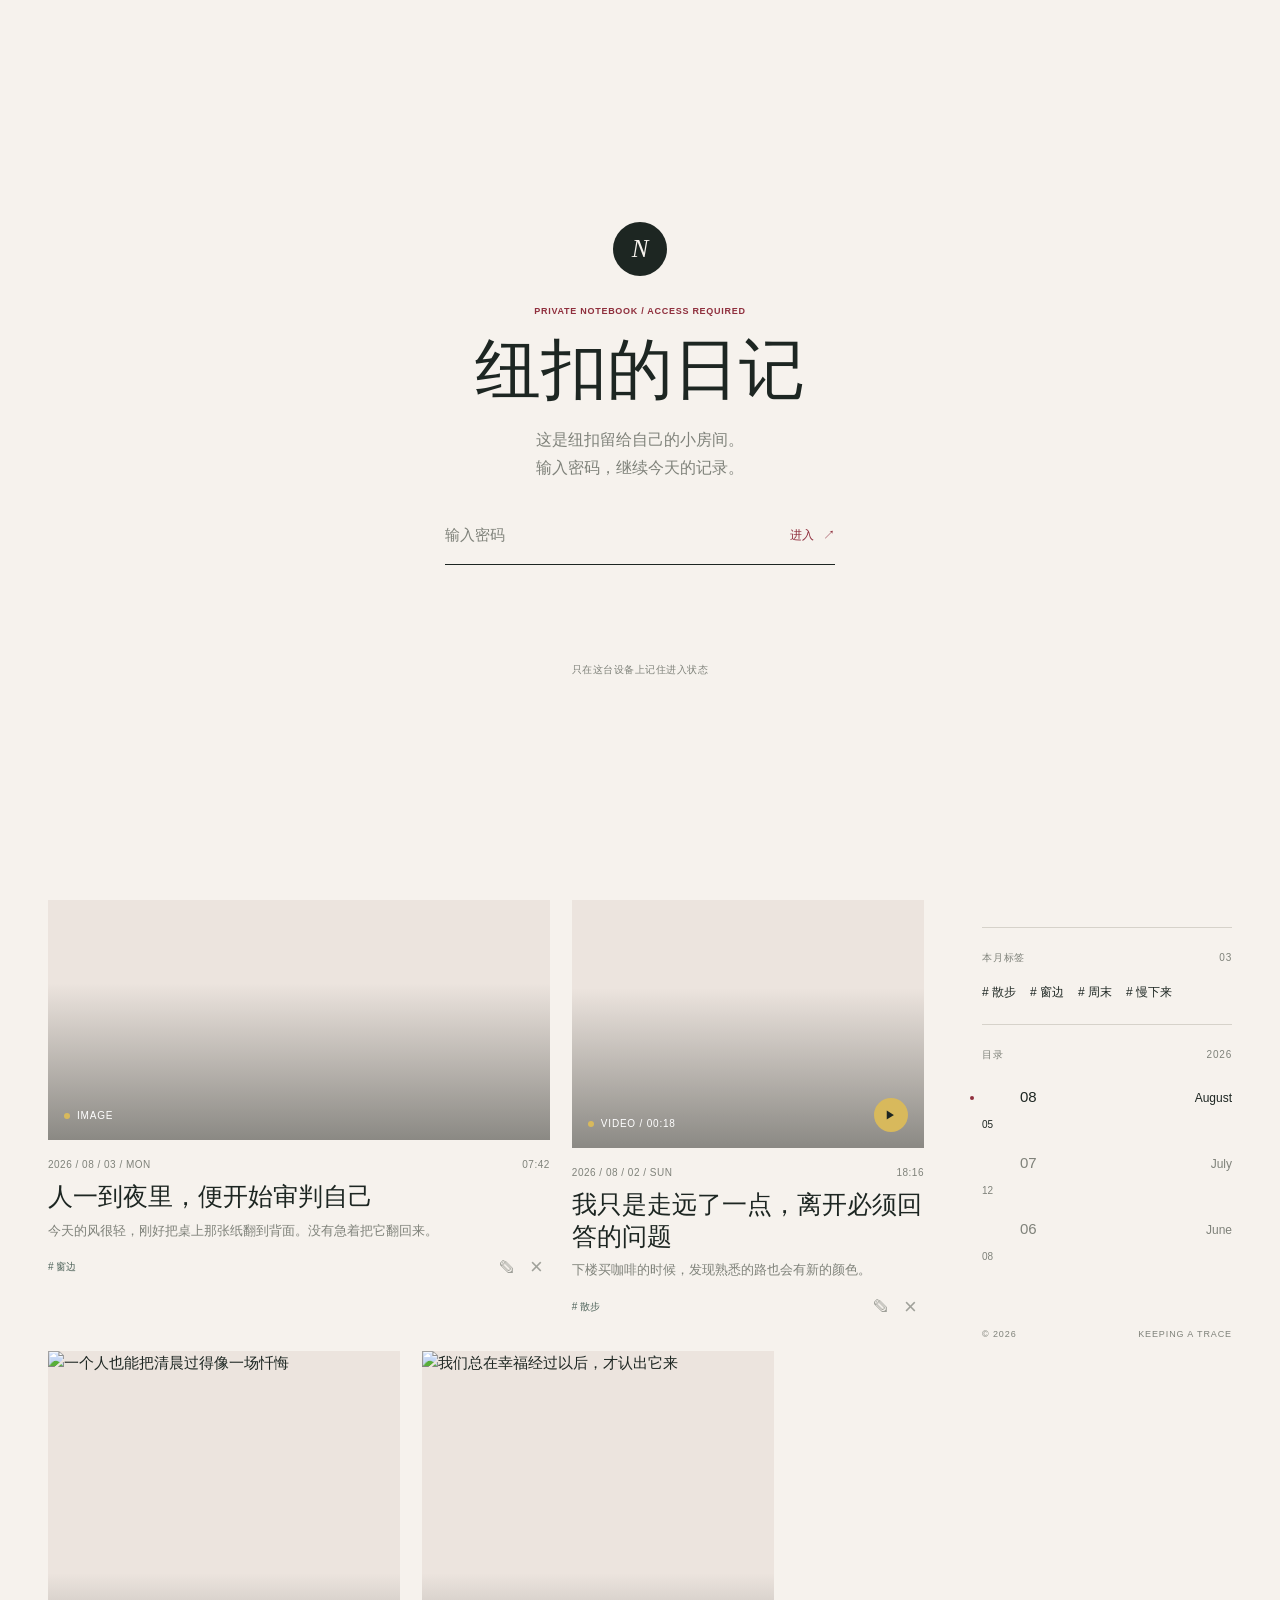
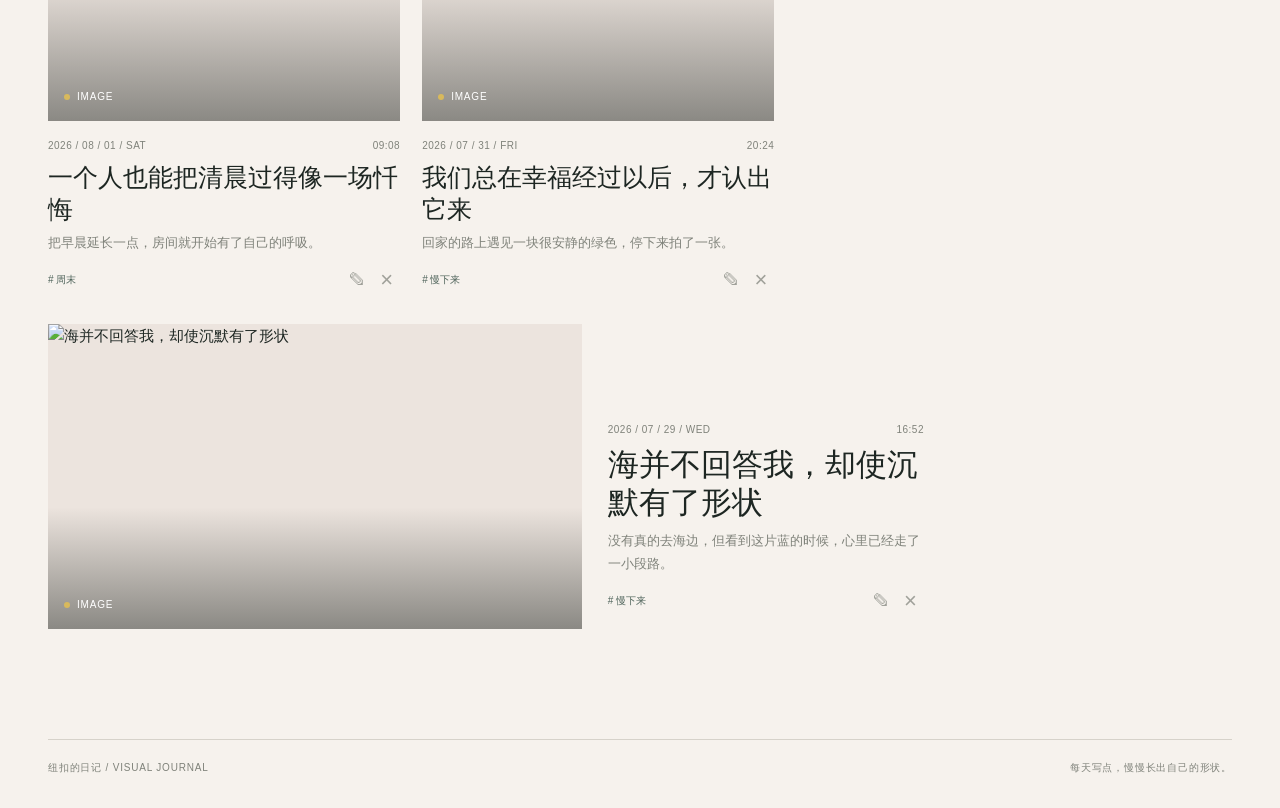
==== commit 075d4e12: "Add files via upload" ====
--- a/index.html
+++ b/index.html
@@ -1,18 +1,185 @@
-<!DOCTYPE html>
+<!doctype html>
 <html lang="zh-CN">
-<head>
-<meta charset="UTF-8">
-<meta name="viewport" content="width=device-width, initial-scale=1.0">
-<title>牛口日记</title>
-<link rel="stylesheet" href="styles.css">
-</head>
-<body>
-<header>
-  <h1>牛口日记</h1>
-  <a class="write-link" href="write.html">✍️ 写日记</a>
-</header>
-<main id="entries"></main>
-<footer>用 GitHub Pages 搭建 · 数据存于 data.json</footer>
-<script src="app.js"></script>
-</body>
+  <head>
+    <meta charset="UTF-8" />
+    <meta name="viewport" content="width=device-width, initial-scale=1.0" />
+    <meta name="theme-color" content="#f4f1eb" />
+    <title>纽扣的日记 · Private Journal</title>
+    <link rel="stylesheet" href="styles.css" />
+  </head>
+  <body>
+    <div class="password-gate" id="passwordGate">
+      <div class="gate-inner">
+        <div class="gate-brand" aria-hidden="true">N</div>
+        <p class="eyebrow">PRIVATE NOTEBOOK / ACCESS REQUIRED</p>
+        <h1>纽扣的日记</h1>
+        <p class="gate-copy">这是纽扣留给自己的小房间。<br />输入密码，继续今天的记录。</p>
+        <form class="password-form" id="passwordForm">
+          <label class="password-field">
+            <span class="sr-only">日记密码</span>
+            <input id="passwordInput" type="password" placeholder="输入密码" autocomplete="current-password" required />
+            <button type="submit" aria-label="进入日记">进入 <span aria-hidden="true">↗</span></button>
+          </label>
+          <p class="password-message" id="passwordMessage" role="alert"></p>
+        </form>
+        <p class="gate-footer">只在这台设备上记住进入状态</p>
+      </div>
+    </div>
+    <header class="site-header">
+      <a class="brand" href="#top" aria-label="回到首页">
+        <span class="brand-mark">M</span>
+        <span class="brand-copy">
+          <strong>纽扣的日记</strong>
+          <small>VISUAL JOURNAL / 01</small>
+        </span>
+      </a>
+      <nav class="site-nav" aria-label="主导航">
+        <a class="active" href="#entries">日志</a>
+        <a href="#about">关于</a>
+      </nav>
+      <button class="header-compose" id="composeButton" type="button">
+        <span>写一页</span>
+        <span class="plus-icon" aria-hidden="true">+</span>
+      </button>
+    </header>
+
+    <main id="top">
+      <section class="intro-section" aria-labelledby="introTitle">
+        <div class="intro-copy">
+          <p class="eyebrow">EVERY DAY, A LITTLE TRACE</p>
+          <h1 id="introTitle">写下来痛苦就会过去</h1>
+          <p class="intro-text">每天留下一个画面，一句话，或者一段不急着解释的声音。这里是我的日常日志。</p>
+          <div class="intro-actions">
+            <button class="button button-primary" id="introComposeButton" type="button">写下今天 <span aria-hidden="true">+</span></button>
+            <a class="button button-text" href="#entries">翻看日志 <span aria-hidden="true">↓</span></a>
+          </div>
+        </div>
+        <aside class="pulse-panel" aria-label="本月记录状态">
+          <div class="pulse-header">
+            <span>本月节奏</span>
+            <strong id="streakValue">04</strong>
+          </div>
+          <div class="pulse-rule"></div>
+          <div class="pulse-meta">
+            <span>连续记录</span>
+            <span>2026 / 08</span>
+          </div>
+          <div class="pulse-bars" aria-hidden="true">
+            <i class="filled"></i><i class="filled"></i><i class="filled"></i><i class="filled"></i><i></i><i></i><i></i>
+          </div>
+          <p>不追求完整，只把今天留在今天。</p>
+        </aside>
+      </section>
+
+      <section class="entries-section" id="entries" aria-labelledby="entriesTitle">
+        <div class="section-heading">
+          <div>
+            <p class="eyebrow">THE LATEST NOTES</p>
+            <h2 id="entriesTitle">最近的几天 <span id="entryCount">05</span></h2>
+          </div>
+          <div class="entry-tools">
+            <div class="filter-group" role="group" aria-label="筛选日志类型">
+              <button class="filter-button active" type="button" data-filter="all">全部</button>
+              <button class="filter-button" type="button" data-filter="image">图片</button>
+              <button class="filter-button" type="button" data-filter="video">视频</button>
+            </div>
+            <label class="search-box">
+              <span aria-hidden="true">⌕</span>
+              <input id="searchInput" type="search" placeholder="搜索日志" aria-label="搜索日志" />
+            </label>
+          </div>
+        </div>
+
+        <div class="entries-layout">
+          <div class="journal-grid" id="journalGrid" aria-live="polite"></div>
+          <aside class="journal-aside" id="about">
+            <div class="aside-block about-block">
+              <p class="eyebrow">A SMALL ARCHIVE</p>
+              <h3>给自己留一份<br />不赶时间的档案。</h3>
+              <p>照片会替你记住光线，文字会替你留住当时的心情。日子不必被总结，能够被看见就很好。</p>
+            </div>
+            <div class="aside-block">
+              <div class="aside-label"><span>本月标签</span><span>03</span></div>
+              <div class="tag-list">
+                <button type="button" data-tag="散步"># 散步</button>
+                <button type="button" data-tag="窗边"># 窗边</button>
+                <button type="button" data-tag="周末"># 周末</button>
+                <button type="button" data-tag="慢下来"># 慢下来</button>
+              </div>
+            </div>
+            <div class="aside-block month-block">
+              <div class="aside-label"><span>目录</span><span>2026</span></div>
+              <div class="month-list">
+                <button class="current" type="button">08 <span>August</span><b>05</b></button>
+                <button type="button">07 <span>July</span><b>12</b></button>
+                <button type="button">06 <span>June</span><b>08</b></button>
+              </div>
+            </div>
+            <div class="aside-footer">
+              <span>© 2026</span>
+              <span>KEEPING A TRACE</span>
+            </div>
+          </aside>
+        </div>
+      </section>
+    </main>
+
+    <footer class="site-footer">
+      <span>纽扣的日记 / VISUAL JOURNAL</span>
+      <span>每天写点，慢慢长出自己的形状。</span>
+    </footer>
+
+    <div class="modal-backdrop" id="composeModal" hidden>
+      <section class="compose-modal" role="dialog" aria-modal="true" aria-labelledby="composeTitle">
+        <button class="close-button" id="closeCompose" type="button" aria-label="关闭">×</button>
+        <p class="eyebrow">NEW ENTRY</p>
+          <h2 id="composeTitle">写下今天</h2>
+        <form id="composeForm">
+          <div class="form-row">
+            <label>
+              <span>日期</span>
+              <input id="entryDate" name="date" type="date" required />
+            </label>
+            <label>
+              <span>标签</span>
+              <input id="entryTag" name="tag" type="text" placeholder="例如：散步" maxlength="18" />
+            </label>
+          </div>
+          <label>
+            <span>页面语句</span>
+            <input id="entryTitle" name="title" type="text" placeholder="写下这一页想留下的句子" maxlength="42" required />
+          </label>
+          <label>
+            <span>今天发生了什么</span>
+            <textarea id="entryNote" name="note" rows="5" placeholder="写下一点当时的光线、声音，或者心情。" maxlength="300" required></textarea>
+          </label>
+          <label class="file-drop" for="entryMedia">
+            <span class="file-drop-icon" aria-hidden="true">↗</span>
+            <span><strong>添加图片或视频</strong><small id="fileName">支持本地文件，单个不超过 8 MB</small></span>
+            <input id="entryMedia" name="media" type="file" accept="image/*,video/*" />
+          </label>
+          <div class="form-actions">
+            <button class="button button-text" id="cancelCompose" type="button">先不写了</button>
+            <button class="button button-primary" type="submit"><span id="composeSubmitText">保存这一页</span> <span aria-hidden="true">↗</span></button>
+          </div>
+          <p class="form-message" id="formMessage" role="status"></p>
+        </form>
+      </section>
+    </div>
+
+    <div class="lightbox-backdrop" id="lightbox" hidden>
+      <section class="lightbox" role="dialog" aria-modal="true" aria-labelledby="lightboxTitle">
+        <button class="close-button lightbox-close" id="closeLightbox" type="button" aria-label="关闭">×</button>
+        <div class="lightbox-media" id="lightboxMedia"></div>
+        <div class="lightbox-copy">
+          <p class="eyebrow" id="lightboxDate"></p>
+          <h2 id="lightboxTitle"></h2>
+          <p id="lightboxNote"></p>
+        </div>
+      </section>
+    </div>
+
+    <div class="toast" id="toast" role="status"></div>
+    <script src="app.js"></script>
+  </body>
 </html>
--- a/styles.css
+++ b/styles.css
@@ -1,87 +1,292 @@
 :root {
-  --bg: #f6f4ef;
-  --card: #ffffff;
-  --ink: #2b2b2b;
-  --muted: #8a8a8a;
-  --accent: #c2703d;
-  --line: #e6e2da;
-}
+  --paper: #f6f2ed;
+  --paper-deep: #ece4de;
+  --ink: #1d2622;
+  --muted: #7f827a;
+  --line: #d6d2ca;
+  --coral: #8f2f3d;
+  --teal: #4d6259;
+  --yellow: #d8b95c;
+  --white: #fffdf8;
+  --shadow: 0 20px 45px rgba(42, 44, 38, 0.1);
+}
+
 * { box-sizing: border-box; }
+
+html { scroll-behavior: smooth; }
+
 body {
   margin: 0;
-  font-family: -apple-system, "PingFang SC", "Microsoft YaHei", serif;
-  background: var(--bg);
   color: var(--ink);
-  line-height: 1.7;
-}
-header {
+  background: var(--paper);
+  font-family: "Avenir Next", "PingFang SC", "Microsoft YaHei", sans-serif;
+  font-size: 15px;
+  line-height: 1.6;
+}
+
+body.modal-open { overflow: hidden; }
+body.is-locked { overflow: hidden; }
+
+.password-gate {
+  position: fixed;
+  inset: 0;
+  z-index: 50;
+  display: grid;
+  place-items: center;
+  padding: 28px;
+  color: var(--ink);
+  background: var(--paper);
+  opacity: 1;
+  transition: opacity .25s ease, visibility .25s ease;
+}
+.password-gate[hidden] { display: grid; visibility: hidden; }
+.password-gate.is-hidden { opacity: 0; pointer-events: none; visibility: hidden; }
+.gate-inner { width: min(390px, 100%); text-align: center; }
+.gate-brand {
+  display: grid;
+  place-items: center;
+  width: 54px;
+  height: 54px;
+  margin: 0 auto 28px;
+  color: var(--paper);
+  background: var(--ink);
+  border-radius: 50%;
+  font-family: Georgia, serif;
+  font-size: 25px;
+  font-style: italic;
+}
+.gate-inner .eyebrow { margin-bottom: 16px; font-size: 9px; }
+.gate-inner h1 { margin: 0 0 19px; font-size: clamp(43px, 8vw, 66px); line-height: 1.1; }
+.gate-copy { margin: 0 auto 31px; color: var(--muted); font-family: Georgia, "Songti SC", serif; font-size: 16px; line-height: 1.8; }
+.password-form { display: grid; gap: 10px; }
+.password-field { display: grid; grid-template-columns: 1fr auto; gap: 14px; align-items: center; padding: 0 0 8px; border-bottom: 1px solid var(--ink); }
+.password-field input { min-width: 0; padding: 9px 0; color: var(--ink); background: transparent; border: 0; outline: 0; font-size: 15px; text-align: left; }
+.password-field input::placeholder { color: var(--muted); }
+.password-field button { display: inline-flex; align-items: center; gap: 9px; padding: 9px 0; color: var(--coral); background: transparent; border: 0; font-size: 12px; }
+.password-field button:hover { color: var(--teal); }
+.password-message { min-height: 20px; margin: 0; color: var(--coral); font-size: 11px; text-align: left; }
+.gate-footer { margin: 67px 0 0; color: var(--muted); font-size: 10px; letter-spacing: .05em; }
+.sr-only { position: absolute; width: 1px; height: 1px; overflow: hidden; clip: rect(0, 0, 0, 0); white-space: nowrap; }
+.shake { animation: shake .32s ease; }
+
+button, input, textarea { font: inherit; }
+button, a { -webkit-tap-highlight-color: transparent; }
+button { cursor: pointer; }
+a { color: inherit; text-decoration: none; }
+
+.site-header,
+.site-footer,
+main { width: min(1280px, calc(100% - 96px)); margin-inline: auto; }
+
+.site-header {
+  min-height: 92px;
   display: flex;
   align-items: center;
   justify-content: space-between;
-  padding: 22px 28px;
   border-bottom: 1px solid var(--line);
-  background: var(--card);
-}
-header h1 { margin: 0; font-size: 22px; letter-spacing: 2px; }
-.write-link {
-  text-decoration: none;
-  color: #fff;
-  background: var(--accent);
-  padding: 8px 14px;
-  border-radius: 20px;
-  font-size: 14px;
-}
-main {
-  max-width: 720px;
-  margin: 28px auto;
-  padding: 0 20px;
-}
-.entry {
-  background: var(--card);
-  border: 1px solid var(--line);
-  border-radius: 12px;
-  padding: 18px 20px;
-  margin-bottom: 18px;
-  box-shadow: 0 1px 3px rgba(0,0,0,.04);
-}
-.entry-meta { display: flex; gap: 12px; align-items: baseline; margin-bottom: 8px; }
-.entry-meta .date { color: var(--accent); font-weight: 600; font-size: 14px; }
-.entry-meta .title { font-size: 17px; font-weight: 600; }
-.entry-body { white-space: normal; color: #3a3a3a; }
-.empty { color: var(--muted); text-align: center; padding: 40px 0; }
-footer { text-align: center; color: var(--muted); font-size: 13px; padding: 30px 0; }
-
-/* 写日记页 */
-form { background: var(--card); border: 1px solid var(--line); border-radius: 12px; padding: 22px; }
-label { display: block; margin-bottom: 16px; font-size: 14px; color: #555; }
-input[type=text], input[type=date], textarea {
-  width: 100%;
-  margin-top: 6px;
-  padding: 10px 12px;
-  border: 1px solid var(--line);
-  border-radius: 8px;
-  font-size: 15px;
-  font-family: inherit;
-}
-textarea { resize: vertical; }
-button {
-  background: var(--accent);
-  color: #fff;
-  border: none;
-  padding: 11px 22px;
-  border-radius: 8px;
-  font-size: 15px;
-  cursor: pointer;
-}
-button:hover { opacity: .92; }
-.settings {
-  background: var(--card);
-  border: 1px solid var(--line);
-  border-radius: 12px;
-  padding: 14px 18px;
-  margin-bottom: 18px;
-  font-size: 14px;
-}
-.settings summary { cursor: pointer; color: var(--accent); }
-.settings .hint { color: var(--muted); font-size: 12px; margin-top: 8px; }
-#msg { margin-top: 14px; font-size: 14px; }
+}
+
+.brand { display: inline-flex; align-items: center; gap: 12px; }
+.brand-mark {
+  display: grid;
+  place-items: center;
+  width: 32px;
+  height: 32px;
+  color: var(--paper);
+  background: var(--ink);
+  border-radius: 50%;
+  font-family: Georgia, serif;
+  font-size: 17px;
+  font-style: italic;
+}
+.brand-copy { display: grid; gap: 0; line-height: 1.15; }
+.brand-copy strong { font-family: Georgia, "Songti SC", serif; font-size: 17px; font-weight: 500; }
+.brand-copy small, .eyebrow, .aside-label, .pulse-meta, .site-footer, .filter-button, .search-box input {
+  letter-spacing: .08em;
+  text-transform: uppercase;
+  font-size: 10px;
+}
+.brand-copy small { color: var(--muted); font-size: 8px; letter-spacing: .12em; }
+
+.site-nav { display: flex; gap: 36px; margin-left: 90px; }
+.site-nav a { position: relative; color: var(--muted); font-size: 13px; }
+.site-nav a.active, .site-nav a:hover { color: var(--ink); }
+.site-nav a.active::after { content: ""; position: absolute; left: 0; right: 0; bottom: -9px; height: 2px; background: var(--coral); }
+
+.header-compose, .button { border: 0; transition: transform .2s ease, background-color .2s ease, color .2s ease; }
+.header-compose { display: inline-flex; align-items: center; gap: 13px; padding: 10px 0 10px 16px; color: var(--ink); background: transparent; font-size: 13px; }
+.header-compose:hover, .button:hover { transform: translateY(-2px); }
+.plus-icon { display: grid; place-items: center; width: 27px; height: 27px; color: var(--paper); background: var(--coral); border-radius: 50%; font-size: 18px; line-height: 1; }
+
+.intro-section { display: grid; grid-template-columns: minmax(0, 1fr) 280px; align-items: end; gap: 80px; min-height: 440px; padding: 88px 0 94px; border-bottom: 1px solid var(--line); }
+.eyebrow { margin: 0 0 20px; color: var(--coral); font-weight: 700; }
+h1, h2, h3, p { margin-top: 0; }
+h1, h2, h3 { font-family: Georgia, "Songti SC", serif; font-weight: 400; letter-spacing: 0; }
+h1 { max-width: 720px; margin-bottom: 22px; font-size: clamp(44px, 6vw, 82px); line-height: 1.08; }
+.intro-text { max-width: 460px; margin-bottom: 36px; color: var(--muted); font-size: 16px; line-height: 1.9; }
+.intro-actions { display: flex; align-items: center; gap: 25px; }
+.button { display: inline-flex; align-items: center; justify-content: center; gap: 15px; min-height: 44px; padding: 0 19px; border-radius: 2px; font-size: 12px; }
+.button-primary { color: var(--paper); background: var(--ink); }
+.button-primary:hover { background: var(--teal); }
+.button-text { padding-inline: 0; color: var(--muted); background: transparent; }
+.button-text:hover { color: var(--ink); }
+
+.pulse-panel { padding: 20px 0 0; border-top: 2px solid var(--ink); }
+.pulse-header, .pulse-meta, .aside-label { display: flex; align-items: center; justify-content: space-between; }
+.pulse-header { margin-bottom: 13px; font-size: 13px; }
+.pulse-header strong { color: var(--coral); font-family: Georgia, serif; font-size: 34px; font-weight: 400; line-height: 1; }
+.pulse-rule { height: 1px; background: var(--line); }
+.pulse-meta { padding: 12px 0 16px; color: var(--muted); }
+.pulse-bars { display: grid; grid-template-columns: repeat(7, 1fr); gap: 5px; margin-bottom: 21px; }
+.pulse-bars i { display: block; height: 28px; background: var(--paper-deep); }
+.pulse-bars i.filled { background: var(--yellow); }
+.pulse-panel p { max-width: 180px; margin: 0; color: var(--muted); font-family: Georgia, "Songti SC", serif; font-size: 15px; line-height: 1.55; }
+
+.entries-section { padding: 84px 0 110px; }
+.section-heading { display: flex; align-items: end; justify-content: space-between; gap: 24px; margin-bottom: 35px; }
+.section-heading .eyebrow { margin-bottom: 11px; }
+.section-heading h2 { margin-bottom: 0; font-size: 38px; line-height: 1.2; }
+.section-heading h2 span { color: var(--coral); font-family: "Avenir Next", sans-serif; font-size: 11px; vertical-align: top; }
+.entry-tools { display: flex; align-items: center; gap: 23px; }
+.filter-group { display: flex; gap: 17px; }
+.filter-button { padding: 5px 0; color: var(--muted); background: transparent; border: 0; }
+.filter-button.active { color: var(--ink); border-bottom: 2px solid var(--coral); }
+.search-box { display: flex; align-items: center; gap: 8px; min-width: 135px; padding: 5px 0; border-bottom: 1px solid var(--line); }
+.search-box span { color: var(--coral); font-size: 20px; line-height: .7; transform: rotate(-20deg); }
+.search-box input { width: 100%; padding: 0; border: 0; outline: 0; color: var(--ink); background: transparent; text-transform: none; letter-spacing: 0; font-size: 12px; }
+.search-box input::placeholder { color: var(--muted); }
+
+.entries-layout { display: grid; grid-template-columns: minmax(0, 1fr) 250px; gap: 58px; align-items: start; }
+.journal-grid { display: grid; grid-template-columns: repeat(12, minmax(0, 1fr)); gap: 22px; min-width: 0; }
+.journal-card { grid-column: span 6; min-width: 0; animation: reveal .5s ease both; }
+.journal-card.card-featured { grid-column: span 7; }
+.journal-card.card-note { grid-column: span 5; }
+.journal-card.card-wide { grid-column: span 12; display: grid; grid-template-columns: 1.35fr .8fr; gap: 26px; align-items: end; }
+.journal-card.card-tall { grid-column: span 5; }
+.card-visual { position: relative; display: block; width: 100%; padding: 0; overflow: hidden; border: 0; background: var(--paper-deep); text-align: left; }
+.card-featured .card-visual { aspect-ratio: 1.28; }
+.card-note .card-visual { aspect-ratio: .88; }
+.card-wide .card-visual { aspect-ratio: 1.75; }
+.card-tall .card-visual { aspect-ratio: .95; }
+.card-visual img { display: block; width: 100%; height: 100%; object-fit: cover; transition: transform .7s cubic-bezier(.2,.8,.2,1), filter .4s ease; }
+.card-visual:hover img { transform: scale(1.04); filter: saturate(1.08); }
+.card-visual:focus-visible { outline: 2px solid var(--coral); outline-offset: 4px; }
+.card-shade { position: absolute; inset: 0; display: flex; align-items: flex-end; justify-content: space-between; padding: 16px; background: linear-gradient(180deg, transparent 60%, rgba(20, 26, 22, .45)); color: white; }
+.media-badge { display: inline-flex; gap: 7px; align-items: center; font-size: 10px; letter-spacing: .08em; }
+.media-badge::before { content: ""; display: inline-block; width: 6px; height: 6px; background: var(--yellow); border-radius: 50%; }
+.play-mark { display: grid; place-items: center; width: 34px; height: 34px; color: var(--ink); background: var(--yellow); border-radius: 50%; font-size: 11px; }
+.card-info { padding: 17px 0 7px; }
+.card-meta { display: flex; justify-content: space-between; gap: 12px; margin-bottom: 8px; color: var(--muted); font-size: 10px; letter-spacing: .05em; }
+.card-info h3 { margin-bottom: 7px; font-size: 25px; line-height: 1.25; }
+.card-info p { max-width: 450px; margin-bottom: 10px; color: var(--muted); font-size: 13px; line-height: 1.75; }
+.card-tag { color: var(--teal); font-size: 10px; }
+.card-footer { display: flex; align-items: center; justify-content: space-between; gap: 14px; min-height: 30px; }
+.card-actions { display: inline-flex; align-items: center; gap: 2px; opacity: .72; }
+.icon-button { display: grid; place-items: center; width: 27px; height: 27px; padding: 0; color: var(--muted); background: transparent; border: 1px solid transparent; font-size: 17px; line-height: 1; }
+.icon-button:hover, .icon-button:focus-visible { color: var(--coral); border-color: var(--line); outline: 0; }
+.delete-button { font-size: 22px; font-weight: 300; }
+.card-wide .card-info { padding-bottom: 13px; }
+.card-wide .card-info h3 { font-size: 31px; }
+.text-only-visual { display: grid; place-items: center; aspect-ratio: 1.28; padding: 28px; background: var(--yellow); }
+.text-only-visual p { max-width: 230px; margin: 0; color: var(--ink); font-family: Georgia, "Songti SC", serif; font-size: 28px; line-height: 1.35; }
+
+.journal-aside { position: sticky; top: 30px; padding-top: 3px; }
+.aside-block { padding: 22px 0; border-top: 1px solid var(--line); }
+.about-block { padding-top: 0; border-top: 0; }
+.aside-block .eyebrow { margin-bottom: 13px; font-size: 9px; }
+.aside-block h3 { margin-bottom: 15px; font-size: 25px; line-height: 1.32; }
+.aside-block p { margin-bottom: 0; color: var(--muted); font-size: 12px; line-height: 1.8; }
+.aside-label { margin-bottom: 17px; color: var(--muted); }
+.tag-list { display: flex; flex-wrap: wrap; gap: 8px 14px; }
+.tag-list button { padding: 0; color: var(--ink); background: transparent; border: 0; font-size: 12px; }
+.tag-list button:hover { color: var(--coral); }
+.month-list { display: grid; gap: 8px; }
+.month-list button { display: grid; grid-template-columns: 30px 1fr auto; align-items: baseline; gap: 8px; padding: 5px 0; color: var(--muted); background: transparent; border: 0; text-align: left; }
+.month-list button.current { color: var(--ink); }
+.month-list button.current::before { content: ""; width: 4px; height: 4px; background: var(--coral); border-radius: 50%; transform: translate(-12px, -2px); }
+.month-list button:not(.current)::before { content: ""; width: 4px; height: 4px; }
+.month-list span { font-size: 12px; }
+.month-list b { font-weight: 400; font-size: 10px; }
+.aside-footer { display: flex; justify-content: space-between; padding-top: 35px; color: var(--muted); font-size: 9px; letter-spacing: .1em; }
+
+.site-footer { display: flex; justify-content: space-between; gap: 20px; padding: 20px 0 32px; border-top: 1px solid var(--line); color: var(--muted); }
+
+.modal-backdrop, .lightbox-backdrop { position: fixed; inset: 0; z-index: 10; display: grid; place-items: center; padding: 24px; background: rgba(29, 38, 34, .58); }
+.modal-backdrop[hidden], .lightbox-backdrop[hidden] { display: none; }
+.compose-modal { position: relative; width: min(540px, 100%); max-height: calc(100vh - 48px); overflow: auto; padding: 38px 42px 30px; background: var(--white); box-shadow: var(--shadow); }
+.compose-modal h2 { margin-bottom: 25px; font-size: 42px; line-height: 1.1; }
+.close-button { position: absolute; top: 15px; right: 18px; width: 30px; height: 30px; padding: 0; color: var(--muted); background: transparent; border: 0; font-size: 25px; line-height: 1; }
+.close-button:hover { color: var(--coral); }
+form { display: grid; gap: 18px; }
+.form-row { display: grid; grid-template-columns: 1fr 1fr; gap: 16px; }
+label { display: grid; gap: 8px; color: var(--muted); font-size: 11px; }
+label input, label textarea { width: 100%; padding: 9px 0; color: var(--ink); background: transparent; border: 0; border-bottom: 1px solid var(--line); outline: 0; resize: vertical; font-size: 14px; }
+label input:focus, label textarea:focus { border-color: var(--coral); }
+.file-drop { display: flex; grid-template-columns: none; align-items: center; gap: 12px; min-height: 66px; padding: 13px 14px; border: 1px dashed var(--line); cursor: pointer; }
+.file-drop:hover { border-color: var(--coral); }
+.file-drop-icon { display: grid; place-items: center; width: 31px; height: 31px; color: var(--paper); background: var(--teal); border-radius: 50%; font-size: 17px; }
+.file-drop strong, .file-drop small { display: block; }
+.file-drop strong { color: var(--ink); font-size: 12px; font-weight: 500; }
+.file-drop small { margin-top: 3px; color: var(--muted); font-size: 10px; }
+.file-drop input { display: none; }
+.form-actions { display: flex; justify-content: flex-end; align-items: center; gap: 22px; padding-top: 5px; }
+.form-message { min-height: 18px; margin: 0; color: var(--coral); font-size: 11px; }
+
+.lightbox { position: relative; display: grid; grid-template-columns: minmax(0, 1.35fr) 280px; width: min(1040px, 100%); max-height: calc(100vh - 48px); overflow: hidden; background: var(--paper); box-shadow: var(--shadow); }
+.lightbox-media { min-height: 520px; background: #d9d6ce; }
+.lightbox-media img, .lightbox-media video { display: block; width: 100%; height: 100%; max-height: 75vh; object-fit: contain; background: #d9d6ce; }
+.lightbox-copy { align-self: end; padding: 42px 35px 39px; }
+.lightbox-copy .eyebrow { margin-bottom: 13px; }
+.lightbox-copy h2 { margin-bottom: 15px; font-size: 35px; line-height: 1.2; }
+.lightbox-copy p:last-child { margin: 0; color: var(--muted); font-size: 13px; line-height: 1.8; }
+.lightbox-close { z-index: 2; top: 10px; right: 10px; color: var(--paper); mix-blend-mode: difference; }
+.toast { position: fixed; left: 50%; bottom: 28px; z-index: 20; padding: 10px 16px; color: var(--paper); background: var(--ink); opacity: 0; pointer-events: none; transform: translate(-50%, 12px); transition: opacity .25s ease, transform .25s ease; font-size: 12px; }
+.toast.show { opacity: 1; transform: translate(-50%, 0); }
+.empty-state { grid-column: 1 / -1; padding: 70px 0; color: var(--muted); text-align: center; }
+
+@keyframes reveal { from { opacity: 0; transform: translateY(12px); } to { opacity: 1; transform: translateY(0); } }
+@keyframes shake { 0%, 100% { transform: translateX(0); } 25% { transform: translateX(-7px); } 75% { transform: translateX(7px); } }
+
+@media (max-width: 980px) {
+  .site-header, .site-footer, main { width: min(100% - 48px, 760px); }
+  .intro-section { grid-template-columns: 1fr; gap: 44px; min-height: auto; padding-block: 70px; }
+  .pulse-panel { width: min(100%, 360px); }
+  .entries-layout { grid-template-columns: 1fr; gap: 58px; }
+  .journal-aside { position: static; display: grid; grid-template-columns: 1fr 1fr; column-gap: 35px; }
+  .about-block { grid-column: 1 / -1; }
+  .aside-footer { grid-column: 1 / -1; }
+}
+
+@media (max-width: 640px) {
+  .site-header, .site-footer, main { width: calc(100% - 36px); }
+  .site-header { min-height: 72px; }
+  .site-nav { display: none; }
+  .header-compose { padding-left: 0; }
+  .header-compose span:first-child { display: none; }
+  .intro-section { padding: 62px 0 70px; }
+  h1 { font-size: 46px; }
+  .intro-text { font-size: 14px; }
+  .section-heading { display: block; }
+  .section-heading h2 { font-size: 34px; }
+  .entry-tools { justify-content: space-between; gap: 12px; margin-top: 25px; }
+  .filter-group { gap: 13px; }
+  .search-box { min-width: 112px; }
+  .journal-grid { display: block; }
+  .journal-card { margin-bottom: 34px; }
+  .journal-card.card-wide { display: block; }
+  .journal-card.card-wide .card-info { padding-top: 17px; }
+  .card-actions { opacity: 1; }
+  .journal-aside { display: block; }
+  .aside-block { margin-top: 24px; }
+  .about-block { margin-top: 0; }
+  .site-footer { display: block; line-height: 2; }
+  .site-footer span { display: block; }
+  .compose-modal { padding: 34px 23px 24px; }
+  .form-row { grid-template-columns: 1fr; gap: 18px; }
+  .form-actions { justify-content: space-between; }
+  .lightbox { display: block; max-height: calc(100vh - 28px); overflow: auto; }
+  .lightbox-media { min-height: 280px; }
+  .lightbox-media img, .lightbox-media video { max-height: 55vh; }
+  .lightbox-copy { padding: 25px 23px 30px; }
+  .lightbox-copy h2 { font-size: 30px; }
+}
